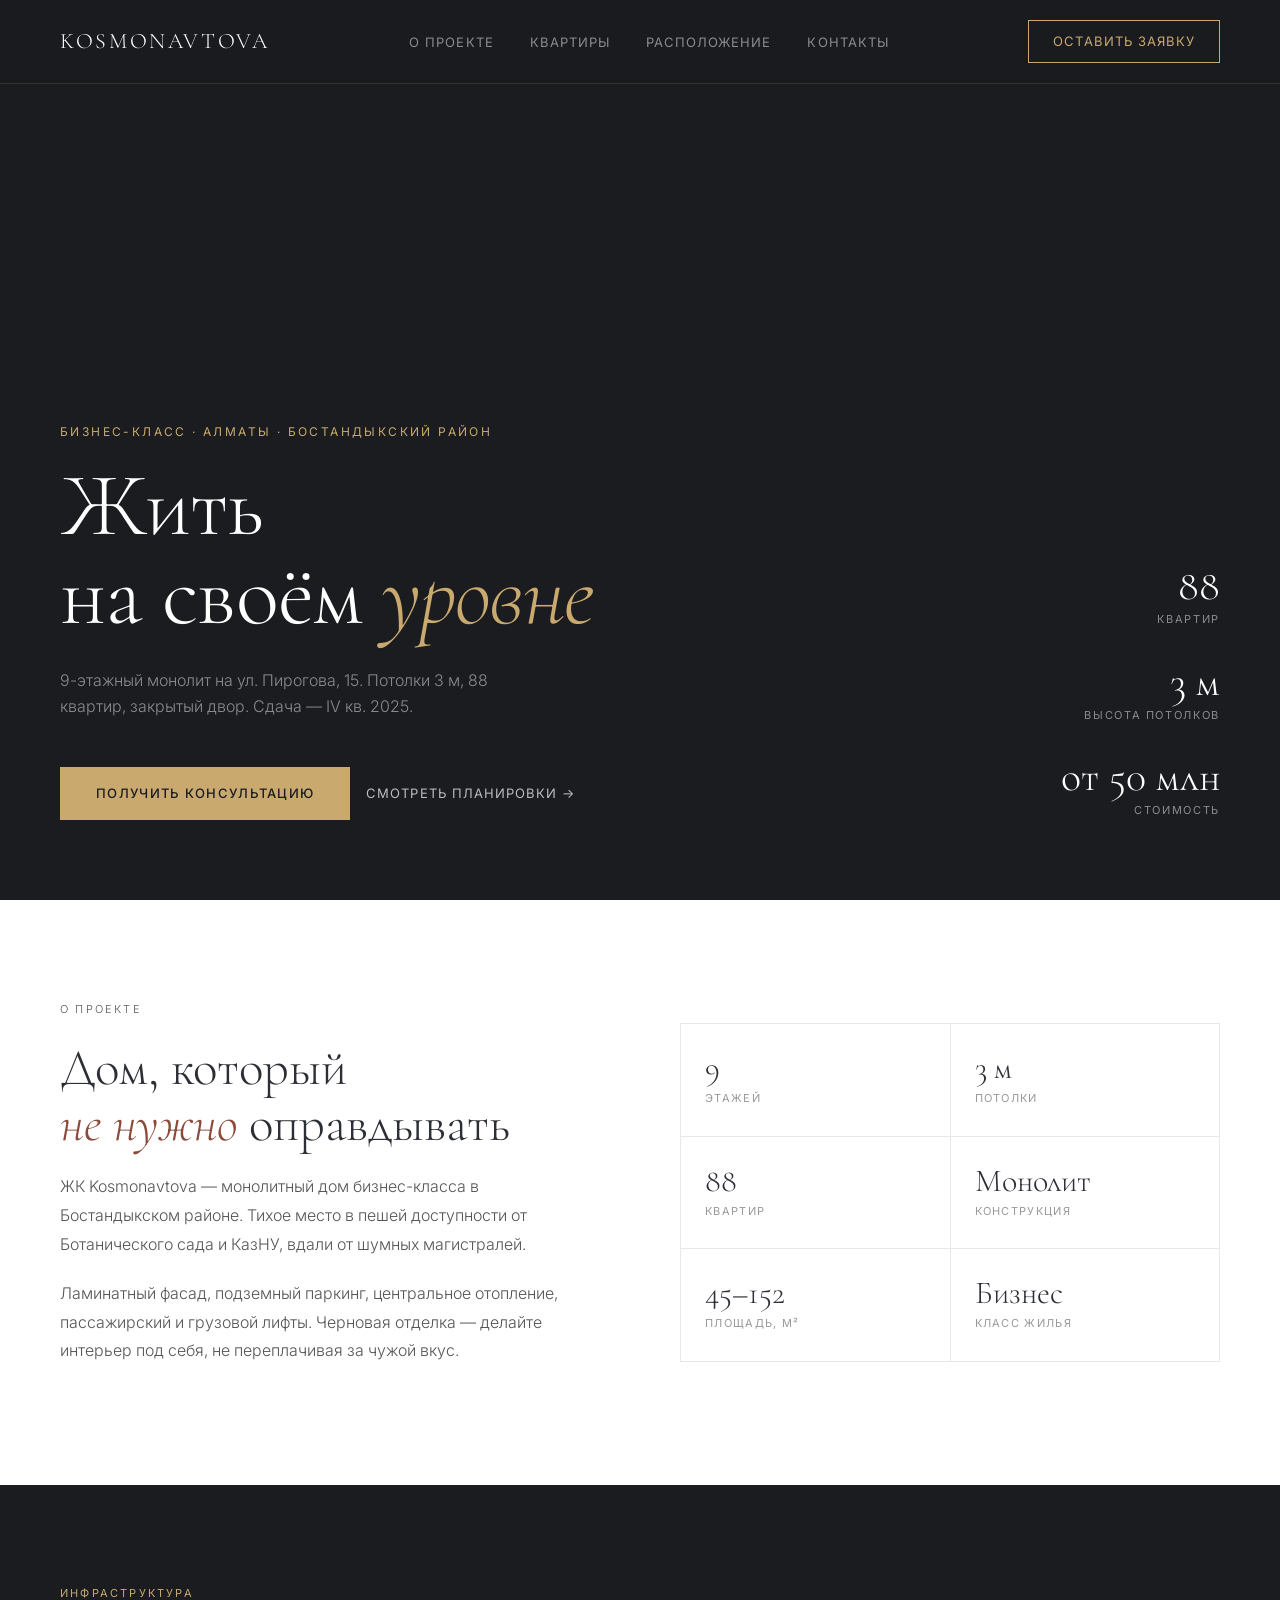
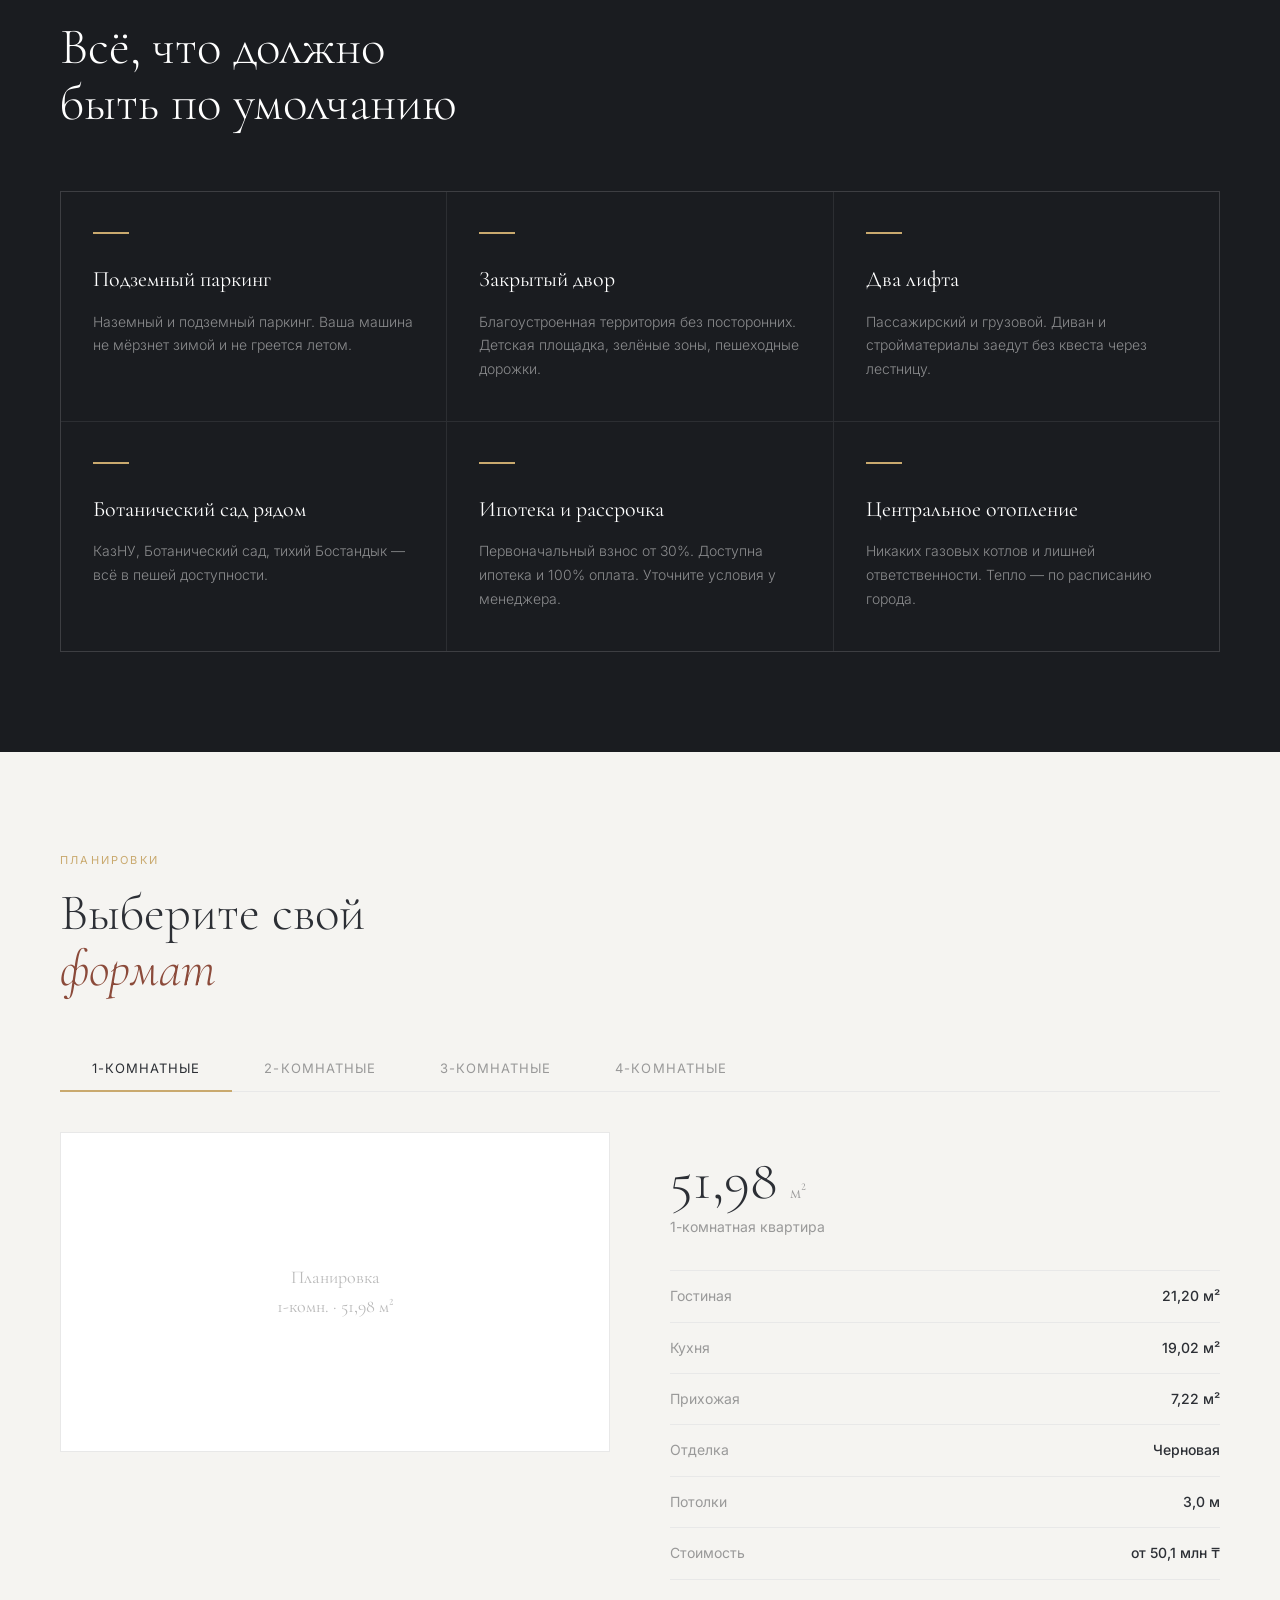
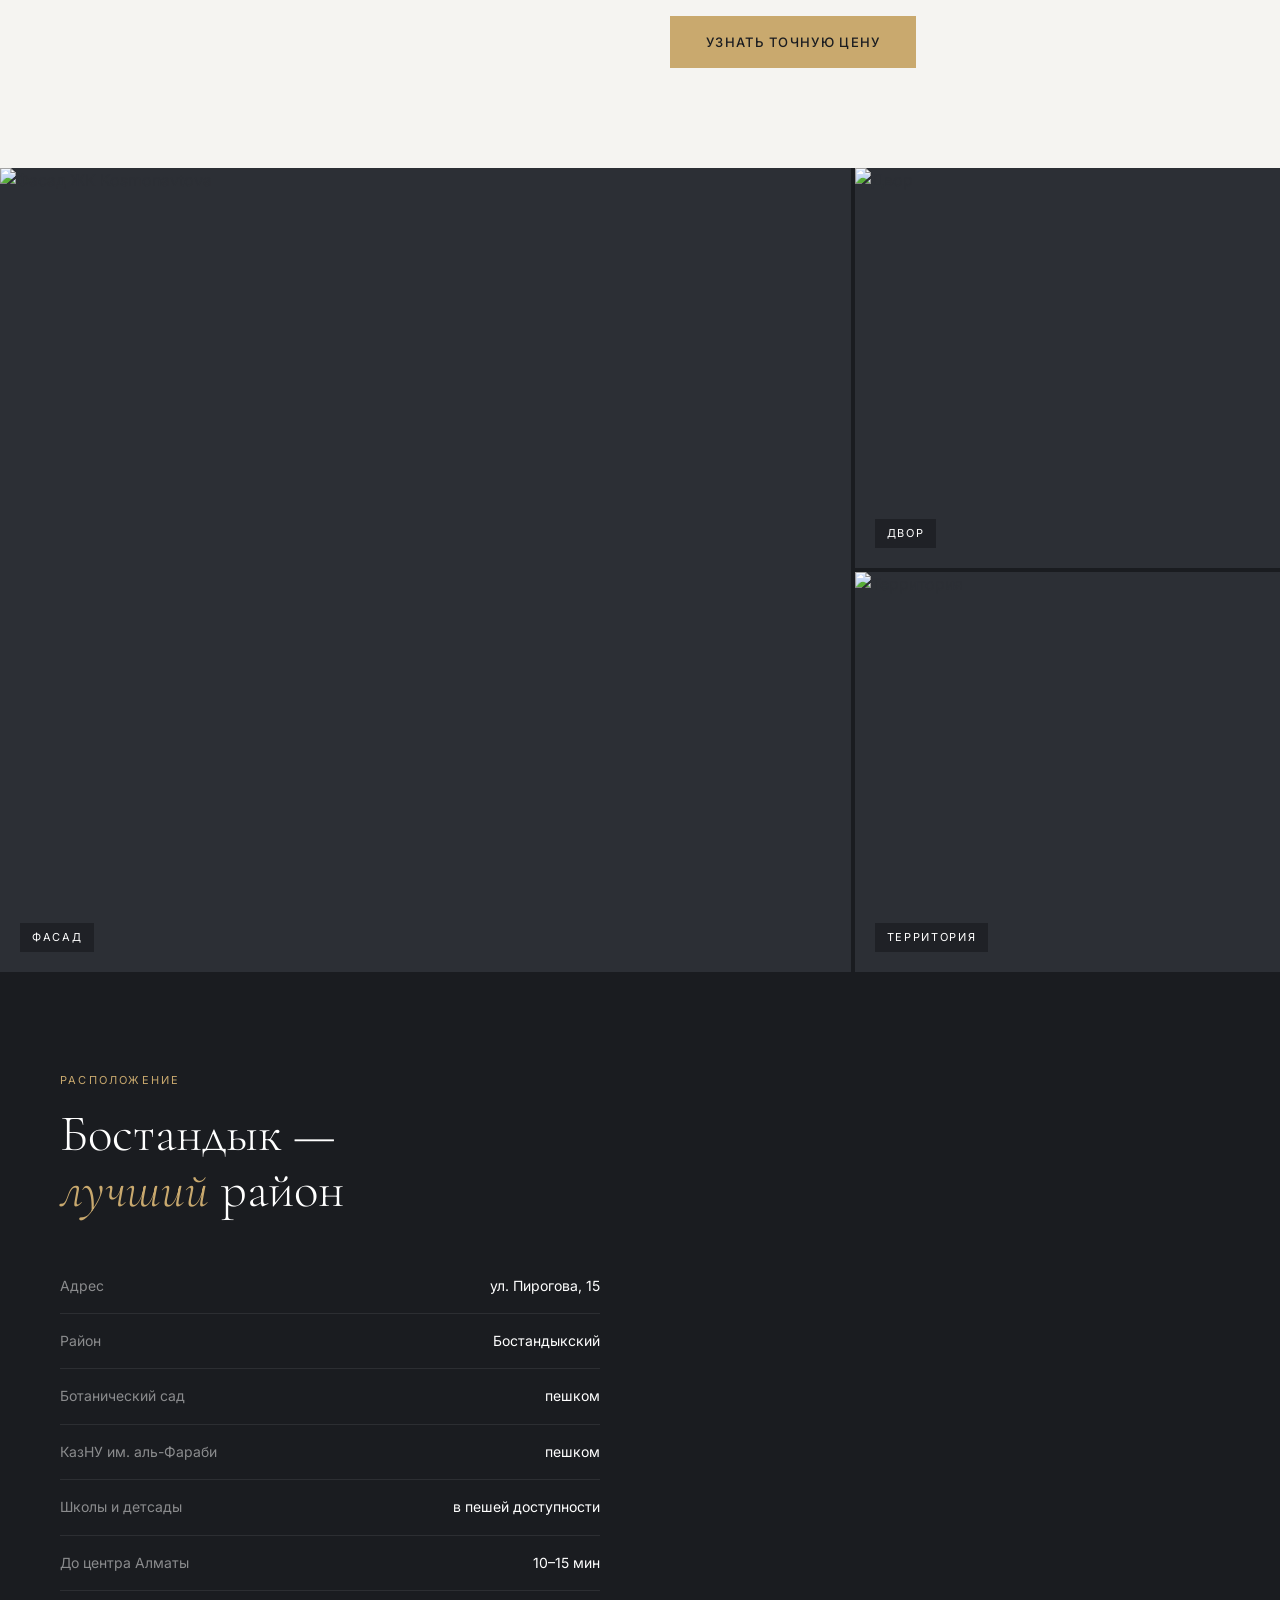
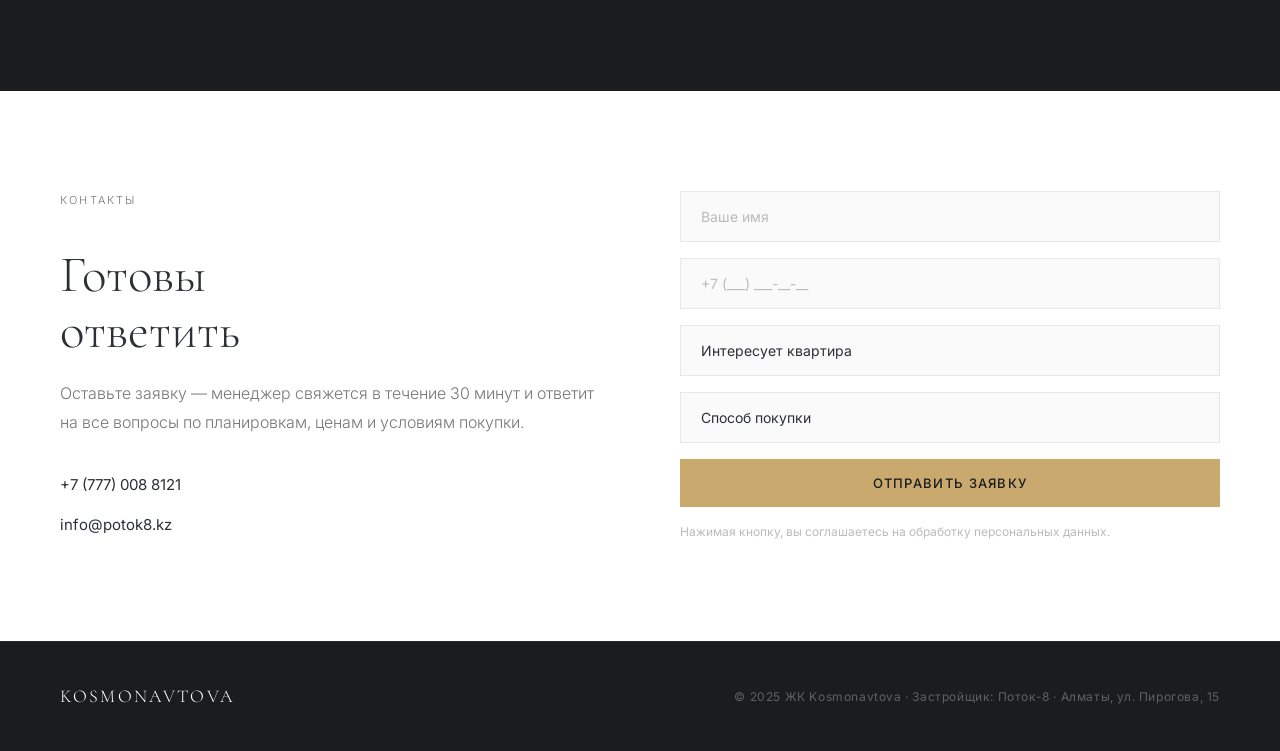
==== index.html @ 851c2873 "ready for deploy" ====
<!DOCTYPE html>
<html lang="ru">
<head>
  <meta charset="UTF-8" />
  <meta name="viewport" content="width=device-width, initial-scale=1.0" />
  <title>ЖК Kosmonavtova</title>
  <link rel="preconnect" href="https://fonts.googleapis.com" />
  <link rel="preconnect" href="https://fonts.gstatic.com" crossorigin />
  <link rel="stylesheet" href="style.css">
  <link href="https://fonts.googleapis.com/css2?family=Cormorant+Garamond:wght@300;400;600&family=Inter:wght@300;400;500&display=swap" rel="stylesheet" />
  <body>
 
<!-- NAV -->
<nav>
  <a href="#hero" class="nav-logo">Kosmonavtova</a>
  <ul class="nav-links">
    <li><a href="#about">О проекте</a></li>
    <li><a href="#apartments">Квартиры</a></li>
    <li><a href="#location">Расположение</a></li>
    <li><a href="#contact">Контакты</a></li>
  </ul>
  <a href="#contact" class="nav-cta">Оставить заявку</a>
</nav>
 
<!-- HERO -->
<section id="hero">
  <div class="hero-bg"></div>
  <div class="hero-content">
    <p class="hero-eyebrow">Бизнес-класс · Алматы · Бостандыкский район</p>
    <h1 class="hero-title">Жить<br>на своём <em>уровне</em></h1>
    <p class="hero-sub">9-этажный монолит на ул. Пирогова, 15. Потолки 3 м, 88 квартир, закрытый двор. Сдача — IV кв. 2025.</p>
    <div class="hero-actions">
      <a href="#contact" class="btn-primary">Получить консультацию</a>
      <a href="#apartments" class="btn-ghost">Смотреть планировки →</a>
    </div>
  </div>
  <div class="hero-stats">
    <div>
      <div class="stat-num">88</div>
      <div class="stat-label">квартир</div>
    </div>
    <div>
      <div class="stat-num">3 м</div>
      <div class="stat-label">высота потолков</div>
    </div>
    <div>
      <div class="stat-num">от 50 млн</div>
      <div class="stat-label">стоимость</div>
    </div>
  </div>
</section>
 
<!-- ABOUT -->
<section id="about">
  <div class="about-text">
    <p class="section-eyebrow">О проекте</p>
    <h2 class="section-title">Дом, который<br><em>не нужно</em> оправдывать</h2>
    <p>ЖК Kosmonavtova — монолитный дом бизнес-класса в Бостандыкском районе. Тихое место в пешей доступности от Ботанического сада и КазНУ, вдали от шумных магистралей.</p>
    <p>Ламинатный фасад, подземный паркинг, центральное отопление, пассажирский и грузовой лифты. Черновая отделка — делайте интерьер под себя, не переплачивая за чужой вкус.</p>
  </div>
  <div class="about-specs">
    <div class="spec-item">
      <div class="spec-value">9</div>
      <div class="spec-key">этажей</div>
    </div>
    <div class="spec-item">
      <div class="spec-value">3 м</div>
      <div class="spec-key">потолки</div>
    </div>
    <div class="spec-item">
      <div class="spec-value">88</div>
      <div class="spec-key">квартир</div>
    </div>
    <div class="spec-item">
      <div class="spec-value">Монолит</div>
      <div class="spec-key">конструкция</div>
    </div>
    <div class="spec-item">
      <div class="spec-value">45–152</div>
      <div class="spec-key">площадь, м²</div>
    </div>
    <div class="spec-item">
      <div class="spec-value">Бизнес</div>
      <div class="spec-key">класс жилья</div>
    </div>
  </div>
</section>
 
<!-- FEATURES -->
<section id="features">
  <p class="section-eyebrow">Инфраструктура</p>
  <h2 class="section-title">Всё, что должно<br>быть по умолчанию</h2>
  <div class="features-grid">
    <div class="feature-item">
      <div class="feature-icon"></div>
      <div class="feature-title">Подземный паркинг</div>
      <p class="feature-desc">Наземный и подземный паркинг. Ваша машина не мёрзнет зимой и не греется летом.</p>
    </div>
    <div class="feature-item">
      <div class="feature-icon"></div>
      <div class="feature-title">Закрытый двор</div>
      <p class="feature-desc">Благоустроенная территория без посторонних. Детская площадка, зелёные зоны, пешеходные дорожки.</p>
    </div>
    <div class="feature-item">
      <div class="feature-icon"></div>
      <div class="feature-title">Два лифта</div>
      <p class="feature-desc">Пассажирский и грузовой. Диван и стройматериалы заедут без квеста через лестницу.</p>
    </div>
    <div class="feature-item">
      <div class="feature-icon"></div>
      <div class="feature-title">Ботанический сад рядом</div>
      <p class="feature-desc">КазНУ, Ботанический сад, тихий Бостандык — всё в пешей доступности.</p>
    </div>
    <div class="feature-item">
      <div class="feature-icon"></div>
      <div class="feature-title">Ипотека и рассрочка</div>
      <p class="feature-desc">Первоначальный взнос от 30%. Доступна ипотека и 100% оплата. Уточните условия у менеджера.</p>
    </div>
    <div class="feature-item">
      <div class="feature-icon"></div>
      <div class="feature-title">Центральное отопление</div>
      <p class="feature-desc">Никаких газовых котлов и лишней ответственности. Тепло — по расписанию города.</p>
    </div>
  </div>
</section>
 
<!-- APARTMENTS -->
<section id="apartments">
  <p class="section-eyebrow">Планировки</p>
  <h2 class="section-title">Выберите свой<br><em>формат</em></h2>
 
  <div class="apt-tabs">
    <button class="apt-tab active" onclick="switchTab(this, 'apt-1')">1-комнатные</button>
    <button class="apt-tab" onclick="switchTab(this, 'apt-2')">2-комнатные</button>
    <button class="apt-tab" onclick="switchTab(this, 'apt-3')">3-комнатные</button>
    <button class="apt-tab" onclick="switchTab(this, 'apt-4')">4-комнатные</button>
  </div>
 
  <div id="apt-1" class="apt-panel active">
    <div class="apt-plan">
      <div class="apt-plan-placeholder">Планировка<br>1-комн. · 51,98 м²</div>
    </div>
    <div class="apt-info">
      <div class="apt-area">51,98 <span>м²</span></div>
      <p style="color:#999; font-size:14px; margin-top:8px;">1-комнатная квартира</p>
      <div class="apt-details">
        <div class="apt-detail-row"><span>Гостиная</span><span>21,20 м²</span></div>
        <div class="apt-detail-row"><span>Кухня</span><span>19,02 м²</span></div>
        <div class="apt-detail-row"><span>Прихожая</span><span>7,22 м²</span></div>
        <div class="apt-detail-row"><span>Отделка</span><span>Черновая</span></div>
        <div class="apt-detail-row"><span>Потолки</span><span>3,0 м</span></div>
        <div class="apt-detail-row"><span>Стоимость</span><span>от 50,1 млн ₸</span></div>
      </div>
      <div class="apt-cta">
        <a href="#contact" class="btn-primary">Узнать точную цену</a>
      </div>
    </div>
  </div>
 
  <div id="apt-2" class="apt-panel">
    <div class="apt-plan">
      <div class="apt-plan-placeholder">Планировка<br>2-комн. · от 78,38 м²</div>
    </div>
    <div class="apt-info">
      <div class="apt-area">78–89 <span>м²</span></div>
      <p style="color:#999; font-size:14px; margin-top:8px;">2-комнатная квартира</p>
      <div class="apt-details">
        <div class="apt-detail-row"><span>Вариантов</span><span>2 планировки</span></div>
        <div class="apt-detail-row"><span>Площадь</span><span>78,38 — 89,77 м²</span></div>
        <div class="apt-detail-row"><span>Отделка</span><span>Черновая</span></div>
        <div class="apt-detail-row"><span>Потолки</span><span>3,0 м</span></div>
        <div class="apt-detail-row"><span>Стоимость</span><span>по запросу</span></div>
      </div>
      <div class="apt-cta">
        <a href="#contact" class="btn-primary">Узнать точную цену</a>
      </div>
    </div>
  </div>
 
  <div id="apt-3" class="apt-panel">
    <div class="apt-plan">
      <div class="apt-plan-placeholder">Планировка<br>3-комн. · от 119,53 м²</div>
    </div>
    <div class="apt-info">
      <div class="apt-area">119–120 <span>м²</span></div>
      <p style="color:#999; font-size:14px; margin-top:8px;">3-комнатная квартира</p>
      <div class="apt-details">
        <div class="apt-detail-row"><span>Вариантов</span><span>2 планировки</span></div>
        <div class="apt-detail-row"><span>Площадь</span><span>119,53 — 119,81 м²</span></div>
        <div class="apt-detail-row"><span>Отделка</span><span>Черновая</span></div>
        <div class="apt-detail-row"><span>Потолки</span><span>3,0 м</span></div>
        <div class="apt-detail-row"><span>Стоимость</span><span>по запросу</span></div>
      </div>
      <div class="apt-cta">
        <a href="#contact" class="btn-primary">Узнать точную цену</a>
      </div>
    </div>
  </div>
 
  <div id="apt-4" class="apt-panel">
    <div class="apt-plan">
      <div class="apt-plan-placeholder">Планировка<br>4-комн. · от 114 м²</div>
    </div>
    <div class="apt-info">
      <div class="apt-area">114–117 <span>м²</span></div>
      <p style="color:#999; font-size:14px; margin-top:8px;">4-комнатная квартира</p>
      <div class="apt-details">
        <div class="apt-detail-row"><span>Площадь</span><span>114,04 — 117,33 м²</span></div>
        <div class="apt-detail-row"><span>Отделка</span><span>Черновая</span></div>
        <div class="apt-detail-row"><span>Потолки</span><span>3,0 м</span></div>
        <div class="apt-detail-row"><span>Стоимость</span><span>от 190 млн ₸</span></div>
      </div>
      <div class="apt-cta">
        <a href="#contact" class="btn-primary">Узнать точную цену</a>
      </div>
    </div>
  </div>
</section>
 
<!-- GALLERY -->
<div id="gallery">
  <div class="gallery-item">
    <img src="https://homsters.kz/img/photo/13211042/2560x1920.jpg" alt="Фасад ЖК Kosmonavtova" />
    <div class="gallery-label">Фасад</div>
  </div>
  <div class="gallery-item">
    <img src="https://homsters.kz/img/photo/13211043/2560x1920.jpg" alt="Двор" />
    <div class="gallery-label">Двор</div>
  </div>
  <div class="gallery-item">
    <img src="https://homsters.kz/img/photo/13211044/2560x1920.jpg" alt="Территория" />
    <div class="gallery-label">Территория</div>
  </div>
</div>
 
<!-- LOCATION -->
<section id="location">
  <div>
    <p class="section-eyebrow">Расположение</p>
    <h2 class="section-title" style="color:var(--white)">Бостандык —<br><em style="color:var(--gold)">лучший</em> район</h2>
    <ul class="location-list">
      <li><span>Адрес</span><span>ул. Пирогова, 15</span></li>
      <li><span>Район</span><span>Бостандыкский</span></li>
      <li><span>Ботанический сад</span><span>пешком</span></li>
      <li><span>КазНУ им. аль-Фараби</span><span>пешком</span></li>
      <li><span>Школы и детсады</span><span>в пешей доступности</span></li>
      <li><span>До центра Алматы</span><span>10–15 мин</span></li>
    </ul>
  </div>
  <iframe
  src="https://www.google.com/maps/embed?pb=!1m18!1m12!1m3!1d2906.5!2d76.9285!3d43.2220!2m3!1f0!2f0!3f0!3m2!1i1024!2i768!4f13.1!3m3!1m2!1s0x38836e8a0b0b0b0b%3A0x0!2z0YPQuy4g0J_QuNGA0L7Qs9C-0LLQsCwgMTUsINChLdCR0L7RgdGC0LDQvdC00YvQutGB0LrQuNC5INGA0LDQudC-0L0s0JDQu9C80LDRgtGLIDQ1MDAwMA!5e0!3m2!1sru!2skz!4v1234567890"
  width="100%" height="360"
  style="border:0; filter: grayscale(100%) invert(90%) contrast(90%);"
  allowfullscreen="" loading="lazy">
</iframe>
</section>
 
<!-- CONTACT -->
<section id="contact">
  <div class="contact-info">
    <p class="section-eyebrow">Контакты</p>
    <h2 class="section-title">Готовы<br>ответить</h2>
    <p>Оставьте заявку — менеджер свяжется в течение 30 минут и ответит на все вопросы по планировкам, ценам и условиям покупки.</p>
    <div class="contact-detail">
      <a href="tel:+77770088121">+7 (777) 008 8121</a>
      <a href="mailto:info@potok8.kz">info@potok8.kz</a>
    </div>
  </div>
  <div>
    <form class="contact-form" onsubmit="handleSubmit(event)">
      <input class="form-input" type="text" placeholder="Ваше имя" required />
      <input class="form-input" type="tel" placeholder="+7 (___) ___-__-__" required />
      <select class="form-select">
        <option value="">Интересует квартира</option>
        <option>1-комнатная</option>
        <option>2-комнатная</option>
        <option>3-комнатная</option>
        <option>4-комнатная</option>
      </select>
      <select class="form-select">
        <option value="">Способ покупки</option>
        <option>100% оплата</option>
        <option>Ипотека</option>
        <option>Рассрочка</option>
      </select>
      <button type="submit" class="btn-primary" style="border:none; cursor:pointer; text-align:center;">Отправить заявку</button>
      <p class="form-note">Нажимая кнопку, вы соглашаетесь на обработку персональных данных.</p>
    </form>
  </div>
</section>
 
<!-- FOOTER -->
<footer>
  <div class="footer-logo">Kosmonavtova</div>
  <div class="footer-meta">© 2025 ЖК Kosmonavtova · Застройщик: Поток-8 · Алматы, ул. Пирогова, 15</div>
</footer>

<script src="script.js"></script>

</body>
</html>
---- style.css ----
/* ── TOKENS ── */
    :root {
      --graphite:   #2C2F35;
      --graphite-2: #1a1c20;
      --terra:      #8B4A3A;
      --gold:       #C9A96E;
      --light:      #E8E8E8;
      --white:      #FFFFFF;
      --muted:      rgba(232,232,232,0.55);
      --display:    'Cormorant Garamond', Georgia, serif;
      --body:       'Inter', sans-serif;
    }
 
    *, *::before, *::after { box-sizing: border-box; margin: 0; padding: 0; }
 
    html { scroll-behavior: smooth; }
 
    body {
      font-family: var(--body);
      background: var(--white);
      color: var(--graphite);
      font-size: 16px;
      line-height: 1.6;
    }
 
    /* ── NAV ── */
    nav {
      position: fixed;
      top: 0; left: 0; right: 0;
      z-index: 100;
      display: flex;
      justify-content: space-between;
      align-items: center;
      padding: 20px 60px;
      background: rgba(26,28,32,0.92);
      backdrop-filter: blur(12px);
      border-bottom: 1px solid rgba(201,169,110,0.15);
    }
 
    .nav-logo {
      font-family: var(--display);
      font-size: 22px;
      font-weight: 300;
      color: var(--white);
      letter-spacing: 0.12em;
      text-transform: uppercase;
      text-decoration: none;
    }
 
    .nav-links {
      list-style: none;
      display: flex;
      gap: 36px;
    }
 
    .nav-links a {
      color: var(--muted);
      text-decoration: none;
      font-size: 13px;
      letter-spacing: 0.08em;
      text-transform: uppercase;
      transition: color 0.2s;
    }
 
    .nav-links a:hover { color: var(--gold); }
 
    .nav-cta {
      background: transparent;
      border: 1px solid var(--gold);
      color: var(--gold);
      padding: 10px 24px;
      font-family: var(--body);
      font-size: 13px;
      letter-spacing: 0.08em;
      text-transform: uppercase;
      cursor: pointer;
      transition: background 0.2s, color 0.2s;
      text-decoration: none;
    }
 
    .nav-cta:hover {
      background: var(--gold);
      color: var(--graphite-2);
    }
 
    /* ── HERO ── */
    #hero {
      min-height: 100vh;
      background: var(--graphite-2);
      display: flex;
      flex-direction: column;
      justify-content: flex-end;
      padding: 0 60px 80px;
      position: relative;
      overflow: hidden;
    }
 
    .hero-bg {
      position: absolute;
      inset: 0;
      background-image: url('https://homsters.kz/img/photo/13211042/2560x1920.jpg');
      background-size: cover;
      background-position: center 30%;
      opacity: 0.45;
    }
 
    .hero-content { position: relative; z-index: 2; max-width: 700px; }
 
    .hero-eyebrow {
      font-size: 12px;
      letter-spacing: 0.2em;
      text-transform: uppercase;
      color: var(--gold);
      margin-bottom: 20px;
    }
 
    .hero-title {
      font-family: var(--display);
      font-size: clamp(52px, 7vw, 96px);
      font-weight: 300;
      color: var(--white);
      line-height: 1.0;
      margin-bottom: 28px;
      letter-spacing: -0.01em;
    }
 
    .hero-title em {
      font-style: italic;
      color: var(--gold);
    }
 
    .hero-sub {
      font-size: 16px;
      color: var(--muted);
      max-width: 480px;
      margin-bottom: 48px;
      font-weight: 300;
    }
 
    .hero-actions { display: flex; gap: 16px; align-items: center; flex-wrap: wrap; }
 
    .btn-primary {
      background: var(--gold);
      color: var(--graphite-2);
      padding: 16px 36px;
      font-family: var(--body);
      font-size: 13px;
      letter-spacing: 0.1em;
      text-transform: uppercase;
      text-decoration: none;
      display: inline-block;
      transition: opacity 0.2s;
      font-weight: 500;
    }
 
    .btn-primary:hover { opacity: 0.85; }
 
    .btn-ghost {
      color: var(--white);
      font-size: 13px;
      letter-spacing: 0.08em;
      text-transform: uppercase;
      text-decoration: none;
      opacity: 0.7;
      transition: opacity 0.2s;
    }
 
    .btn-ghost:hover { opacity: 1; }
 
    .hero-stats {
      position: absolute;
      right: 60px;
      bottom: 80px;
      z-index: 2;
      display: flex;
      flex-direction: column;
      gap: 32px;
      text-align: right;
    }
 
    .stat-num {
      font-family: var(--display);
      font-size: 42px;
      font-weight: 300;
      color: var(--white);
      line-height: 1;
    }
 
    .stat-label {
      font-size: 11px;
      letter-spacing: 0.15em;
      text-transform: uppercase;
      color: var(--muted);
      margin-top: 4px;
    }
 
    /* ── SECTION BASE ── */
    section { padding: 100px 60px; }
 
    .section-eyebrow {
      font-size: 11px;
      letter-spacing: 0.2em;
      text-transform: uppercase;
      color: var(--gold);
      margin-bottom: 16px;
    }
 
    .section-title {
      font-family: var(--display);
      font-size: clamp(32px, 4vw, 52px);
      font-weight: 300;
      line-height: 1.1;
      color: var(--graphite);
      margin-bottom: 20px;
    }
 
    .section-title em { font-style: italic; color: var(--terra); }
 
    /* ── ABOUT ── */
    #about {
      background: var(--white);
      display: grid;
      grid-template-columns: 1fr 1fr;
      gap: 80px;
      align-items: center;
    }
 
    .about-text p {
      color: #555;
      font-weight: 300;
      margin-bottom: 20px;
      line-height: 1.8;
    }
 
    .about-specs {
      display: grid;
      grid-template-columns: 1fr 1fr;
      gap: 1px;
      background: var(--light);
      border: 1px solid var(--light);
    }
 
    .spec-item {
      background: var(--white);
      padding: 28px 24px;
    }
 
    .spec-value {
      font-family: var(--display);
      font-size: 32px;
      font-weight: 300;
      color: var(--graphite);
      line-height: 1;
      margin-bottom: 6px;
    }
 
    .spec-key {
      font-size: 11px;
      letter-spacing: 0.12em;
      text-transform: uppercase;
      color: #999;
    }
 
    /* ── FEATURES ── */
    #features {
      background: var(--graphite-2);
      color: var(--white);
    }
 
    #features .section-title { color: var(--white); }
 
    .features-grid {
      display: grid;
      grid-template-columns: repeat(3, 1fr);
      gap: 1px;
      background: rgba(255,255,255,0.08);
      margin-top: 60px;
      border: 1px solid rgba(255,255,255,0.08);
    }
 
    .feature-item {
      background: var(--graphite-2);
      padding: 40px 32px;
      transition: background 0.2s;
    }
 
    .feature-item:hover { background: #22252b; }
 
    .feature-icon {
      width: 36px;
      height: 2px;
      background: var(--gold);
      margin-bottom: 28px;
    }
 
    .feature-title {
      font-family: var(--display);
      font-size: 22px;
      font-weight: 400;
      color: var(--white);
      margin-bottom: 12px;
    }
 
    .feature-desc {
      font-size: 14px;
      color: var(--muted);
      font-weight: 300;
      line-height: 1.7;
    }
 
    /* ── APARTMENTS ── */
    #apartments { background: #F5F4F1; }
 
    .apt-tabs {
      display: flex;
      gap: 0;
      margin-top: 48px;
      margin-bottom: 40px;
      border-bottom: 1px solid var(--light);
    }
 
    .apt-tab {
      padding: 14px 32px;
      font-size: 13px;
      letter-spacing: 0.08em;
      text-transform: uppercase;
      cursor: pointer;
      color: #999;
      background: none;
      border: none;
      border-bottom: 2px solid transparent;
      margin-bottom: -1px;
      font-family: var(--body);
      transition: color 0.2s, border-color 0.2s;
    }
 
    .apt-tab.active {
      color: var(--graphite);
      border-bottom-color: var(--gold);
    }
 
    .apt-panel { display: none; }
    .apt-panel.active { display: grid; grid-template-columns: 1fr 1fr; gap: 60px; align-items: start; }
 
    .apt-plan {
      background: var(--white);
      padding: 40px;
      display: flex;
      align-items: center;
      justify-content: center;
      min-height: 320px;
      border: 1px solid var(--light);
    }
 
    .apt-plan-placeholder {
      font-family: var(--display);
      font-size: 18px;
      color: #bbb;
      text-align: center;
    }
 
    .apt-info { padding-top: 20px; }
 
    .apt-area {
      font-family: var(--display);
      font-size: 56px;
      font-weight: 300;
      color: var(--graphite);
      line-height: 1;
      margin-bottom: 8px;
    }
 
    .apt-area span { font-size: 20px; color: #999; }
 
    .apt-details {
      margin-top: 32px;
      display: flex;
      flex-direction: column;
      gap: 0;
      border-top: 1px solid var(--light);
    }
 
    .apt-detail-row {
      display: flex;
      justify-content: space-between;
      padding: 14px 0;
      border-bottom: 1px solid var(--light);
      font-size: 14px;
    }
 
    .apt-detail-row span:first-child { color: #999; }
    .apt-detail-row span:last-child { color: var(--graphite); font-weight: 500; }
 
    .apt-cta {
      margin-top: 36px;
    }
 
    /* ── GALLERY ── */
    #gallery {
      padding: 0;
      display: grid;
      grid-template-columns: 2fr 1fr;
      grid-template-rows: 400px 400px;
      gap: 4px;
      background: var(--graphite-2);
    }
 
    .gallery-item {
      background: var(--graphite);
      overflow: hidden;
      position: relative;
    }
 
    .gallery-item:first-child { grid-row: span 2; }
 
    .gallery-item img {
      width: 100%;
      height: 100%;
      object-fit: cover;
      display: block;
      transition: transform 0.5s ease;
    }
 
    .gallery-item:hover img { transform: scale(1.03); }
 
    .gallery-label {
      position: absolute;
      bottom: 20px;
      left: 20px;
      font-size: 11px;
      letter-spacing: 0.15em;
      text-transform: uppercase;
      color: var(--white);
      background: rgba(26,28,32,0.7);
      padding: 6px 12px;
    }
 
    /* ── LOCATION ── */
    #location {
      background: var(--graphite-2);
      color: var(--white);
      display: grid;
      grid-template-columns: 1fr 1fr;
      gap: 80px;
      align-items: start;
    }
 
    #location .section-title { color: var(--white); }
 
    .location-list {
      list-style: none;
      margin-top: 40px;
      display: flex;
      flex-direction: column;
      gap: 0;
    }
 
    .location-list li {
      display: flex;
      justify-content: space-between;
      padding: 16px 0;
      border-bottom: 1px solid rgba(255,255,255,0.08);
      font-size: 14px;
    }
 
    .location-list li span:first-child { color: var(--muted); }
    .location-list li span:last-child { color: var(--white); }
 
    .map-placeholder {
      background: #22252b;
      border: 1px solid rgba(255,255,255,0.08);
      height: 360px;
      display: flex;
      align-items: center;
      justify-content: center;
      flex-direction: column;
      gap: 12px;
      color: var(--muted);
      font-size: 13px;
      letter-spacing: 0.05em;
    }
 
    .map-placeholder .map-icon {
      width: 32px;
      height: 32px;
      border: 1px solid rgba(201,169,110,0.4);
      border-radius: 50% 50% 50% 0;
      transform: rotate(-45deg);
      margin-bottom: 8px;
    }
 
    /* ── CONTACT ── */
    #contact {
      background: var(--white);
      display: grid;
      grid-template-columns: 1fr 1fr;
      gap: 80px;
      align-items: start;
    }
 
    .contact-info p {
      color: #777;
      font-weight: 300;
      line-height: 1.8;
      margin-bottom: 36px;
    }
 
    .contact-detail {
      display: flex;
      flex-direction: column;
      gap: 16px;
    }
 
    .contact-detail a {
      color: var(--graphite);
      text-decoration: none;
      font-size: 15px;
      transition: color 0.2s;
    }
 
    .contact-detail a:hover { color: var(--gold); }
 
    .contact-form {
      display: flex;
      flex-direction: column;
      gap: 16px;
    }
 
    .form-input {
      padding: 16px 20px;
      border: 1px solid var(--light);
      background: #fafafa;
      font-family: var(--body);
      font-size: 14px;
      color: var(--graphite);
      outline: none;
      transition: border-color 0.2s;
    }
 
    .form-input:focus { border-color: var(--gold); }
    .form-input::placeholder { color: #bbb; }
 
    .form-select {
      padding: 16px 20px;
      border: 1px solid var(--light);
      background: #fafafa;
      font-family: var(--body);
      font-size: 14px;
      color: var(--graphite);
      outline: none;
      appearance: none;
      cursor: pointer;
    }
 
    .form-note {
      font-size: 12px;
      color: #bbb;
      line-height: 1.5;
    }
 
    /* ── FOOTER ── */
    footer {
      background: var(--graphite-2);
      padding: 40px 60px;
      display: flex;
      justify-content: space-between;
      align-items: center;
      border-top: 1px solid rgba(255,255,255,0.06);
    }
 
    .footer-logo {
      font-family: var(--display);
      font-size: 18px;
      font-weight: 300;
      color: var(--white);
      letter-spacing: 0.12em;
      text-transform: uppercase;
    }
 
    .footer-meta {
      font-size: 12px;
      color: rgba(255,255,255,0.3);
      letter-spacing: 0.05em;
    }
 
    /* ── RESPONSIVE ── */
    @media (max-width: 900px) {
      nav { padding: 16px 24px; }
      .nav-links { display: none; }
      section { padding: 72px 24px; }
      #hero { padding: 0 24px 64px; }
      .hero-stats { display: none; }
      #about, #contact, #location { grid-template-columns: 1fr; gap: 40px; }
      .features-grid { grid-template-columns: 1fr; }
      .apt-panel.active { grid-template-columns: 1fr; }
      #gallery { grid-template-columns: 1fr; grid-template-rows: auto; }
      #gallery .gallery-item:first-child { grid-row: span 1; height: 300px; }
      #gallery .gallery-item { height: 240px; }
      footer { flex-direction: column; gap: 12px; text-align: center; }
    }
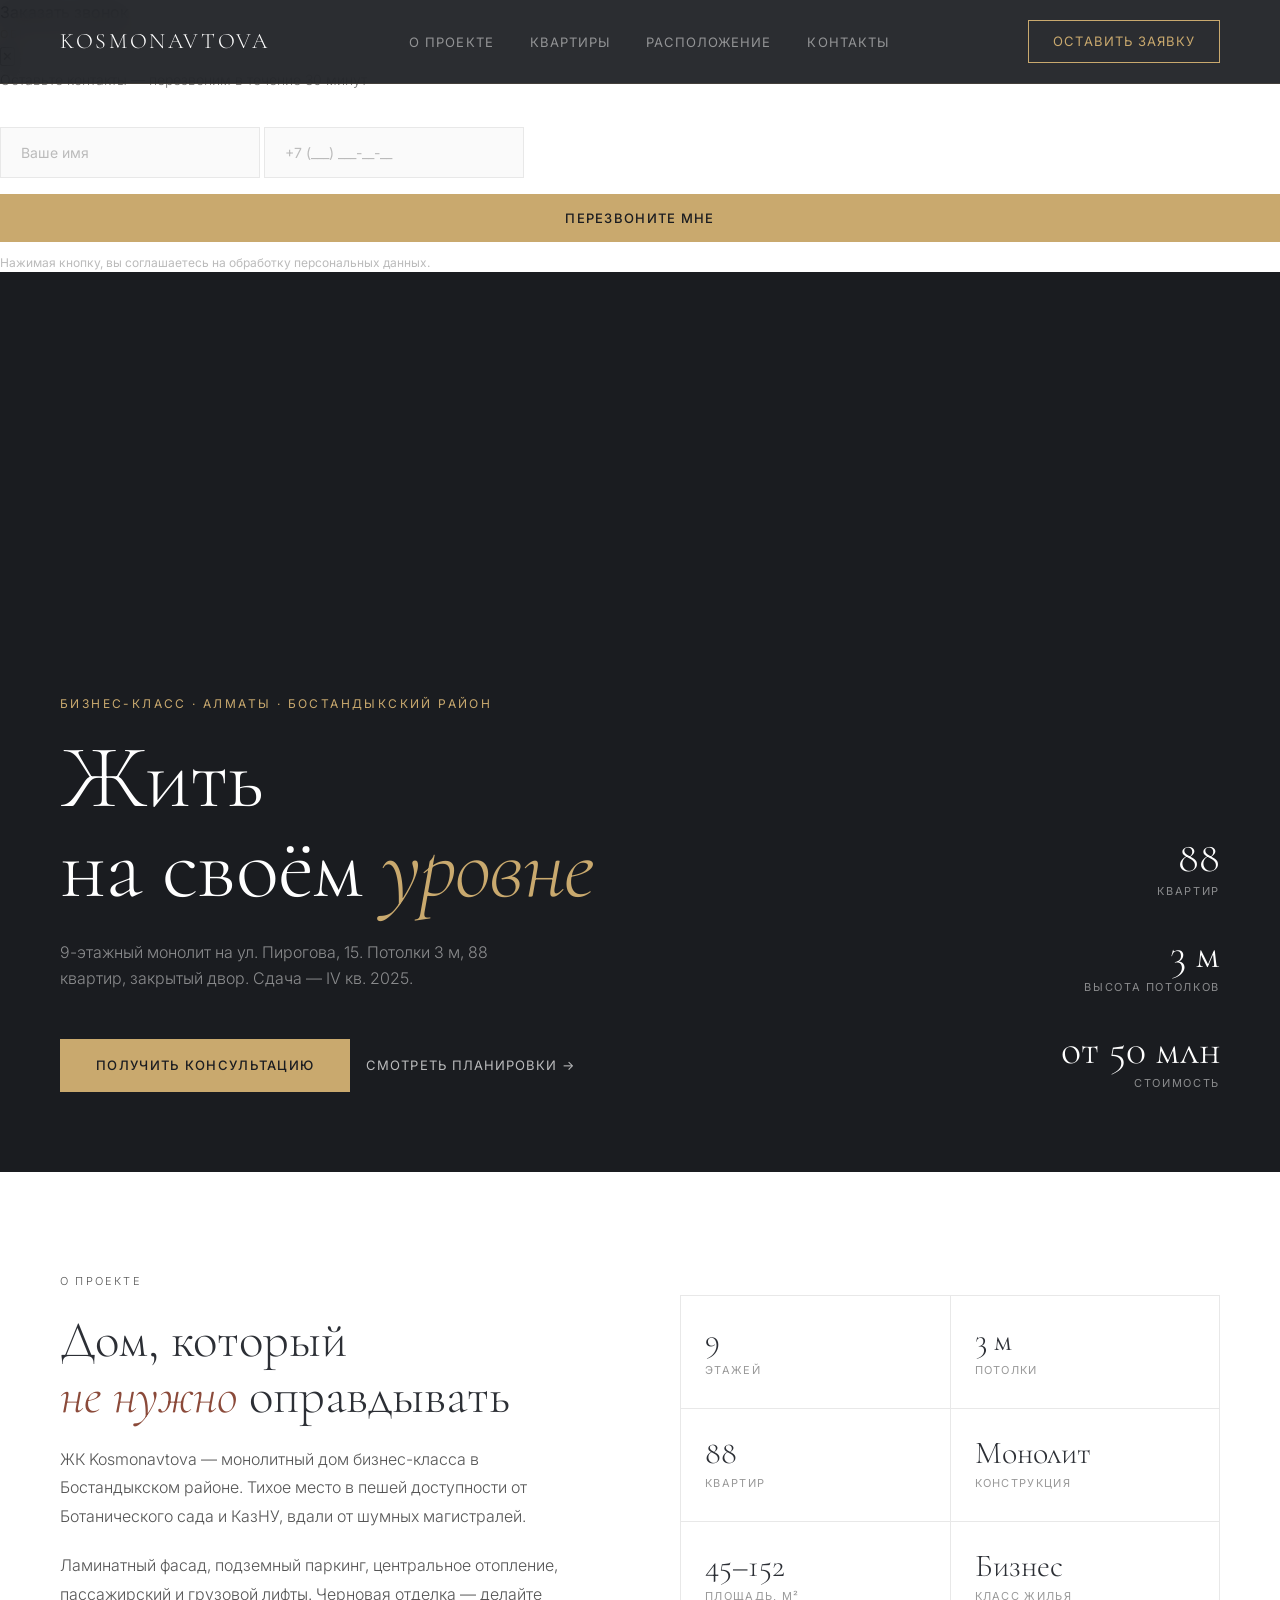
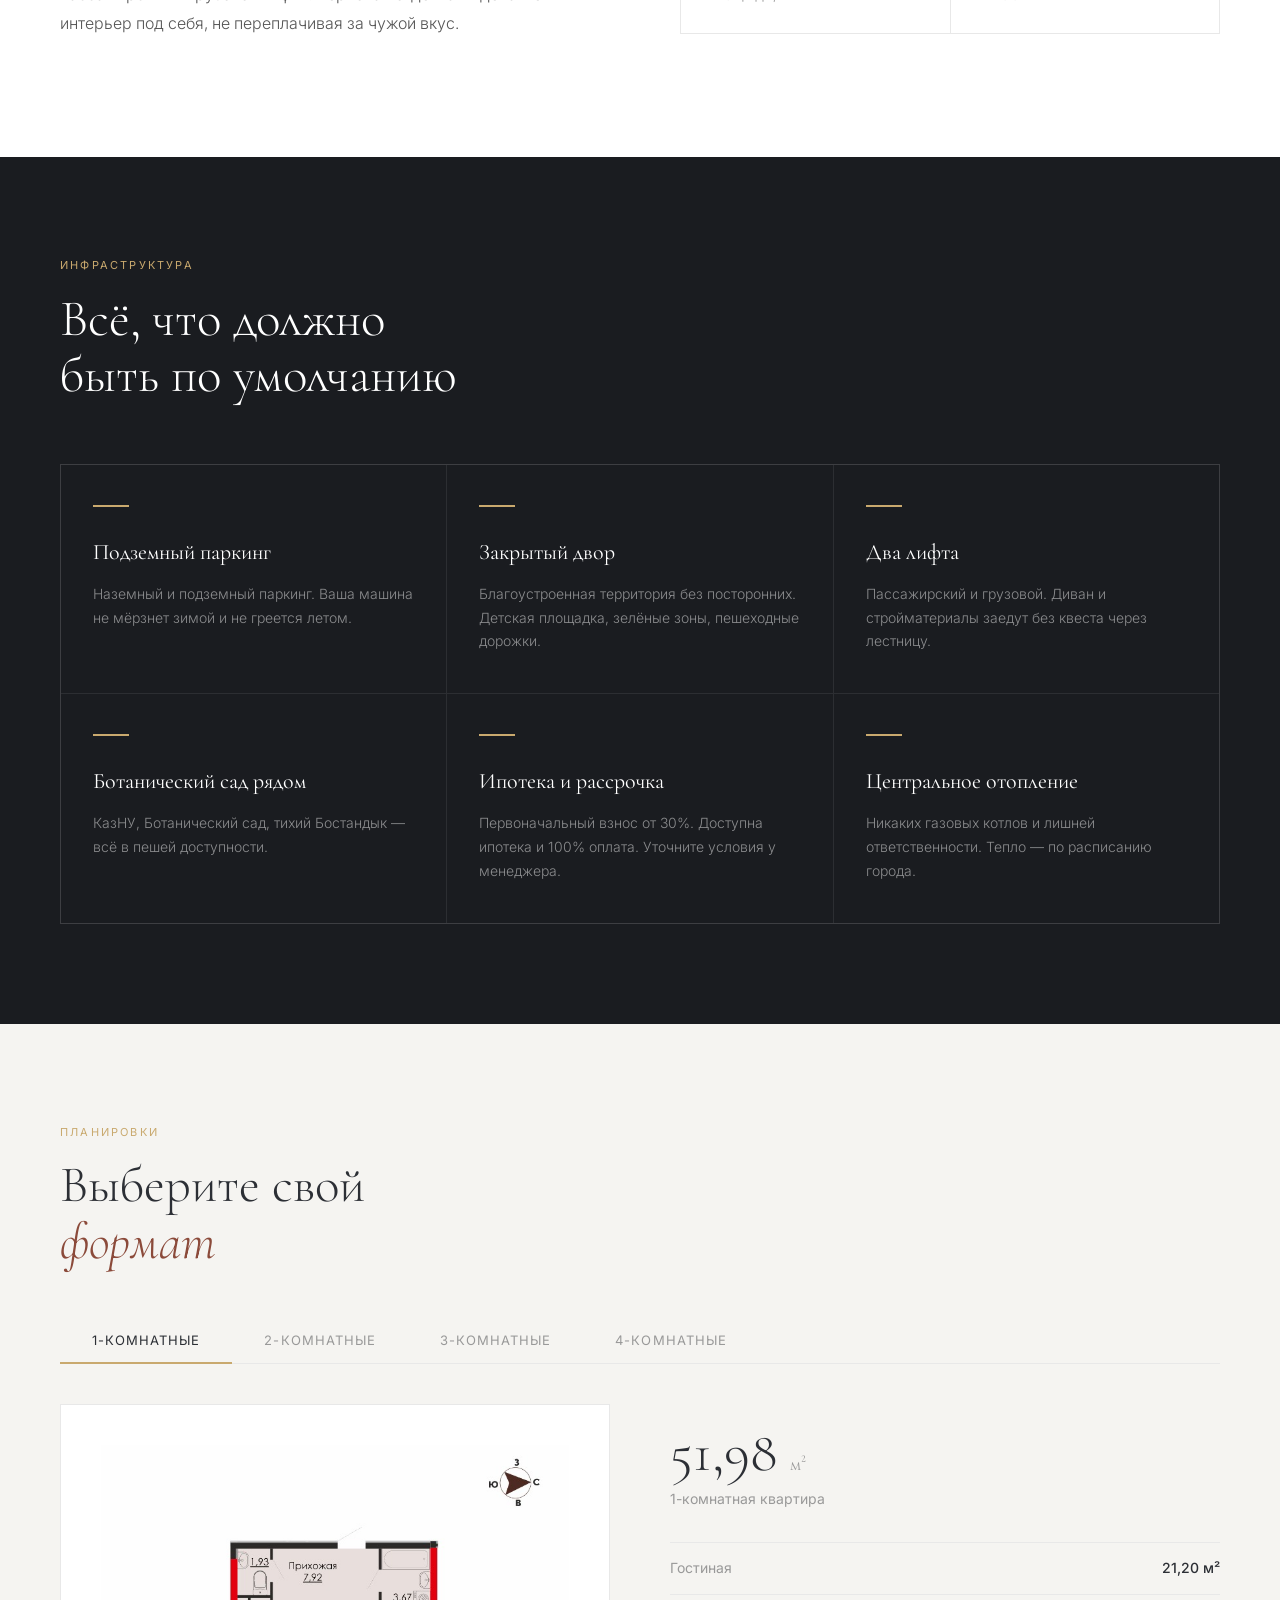
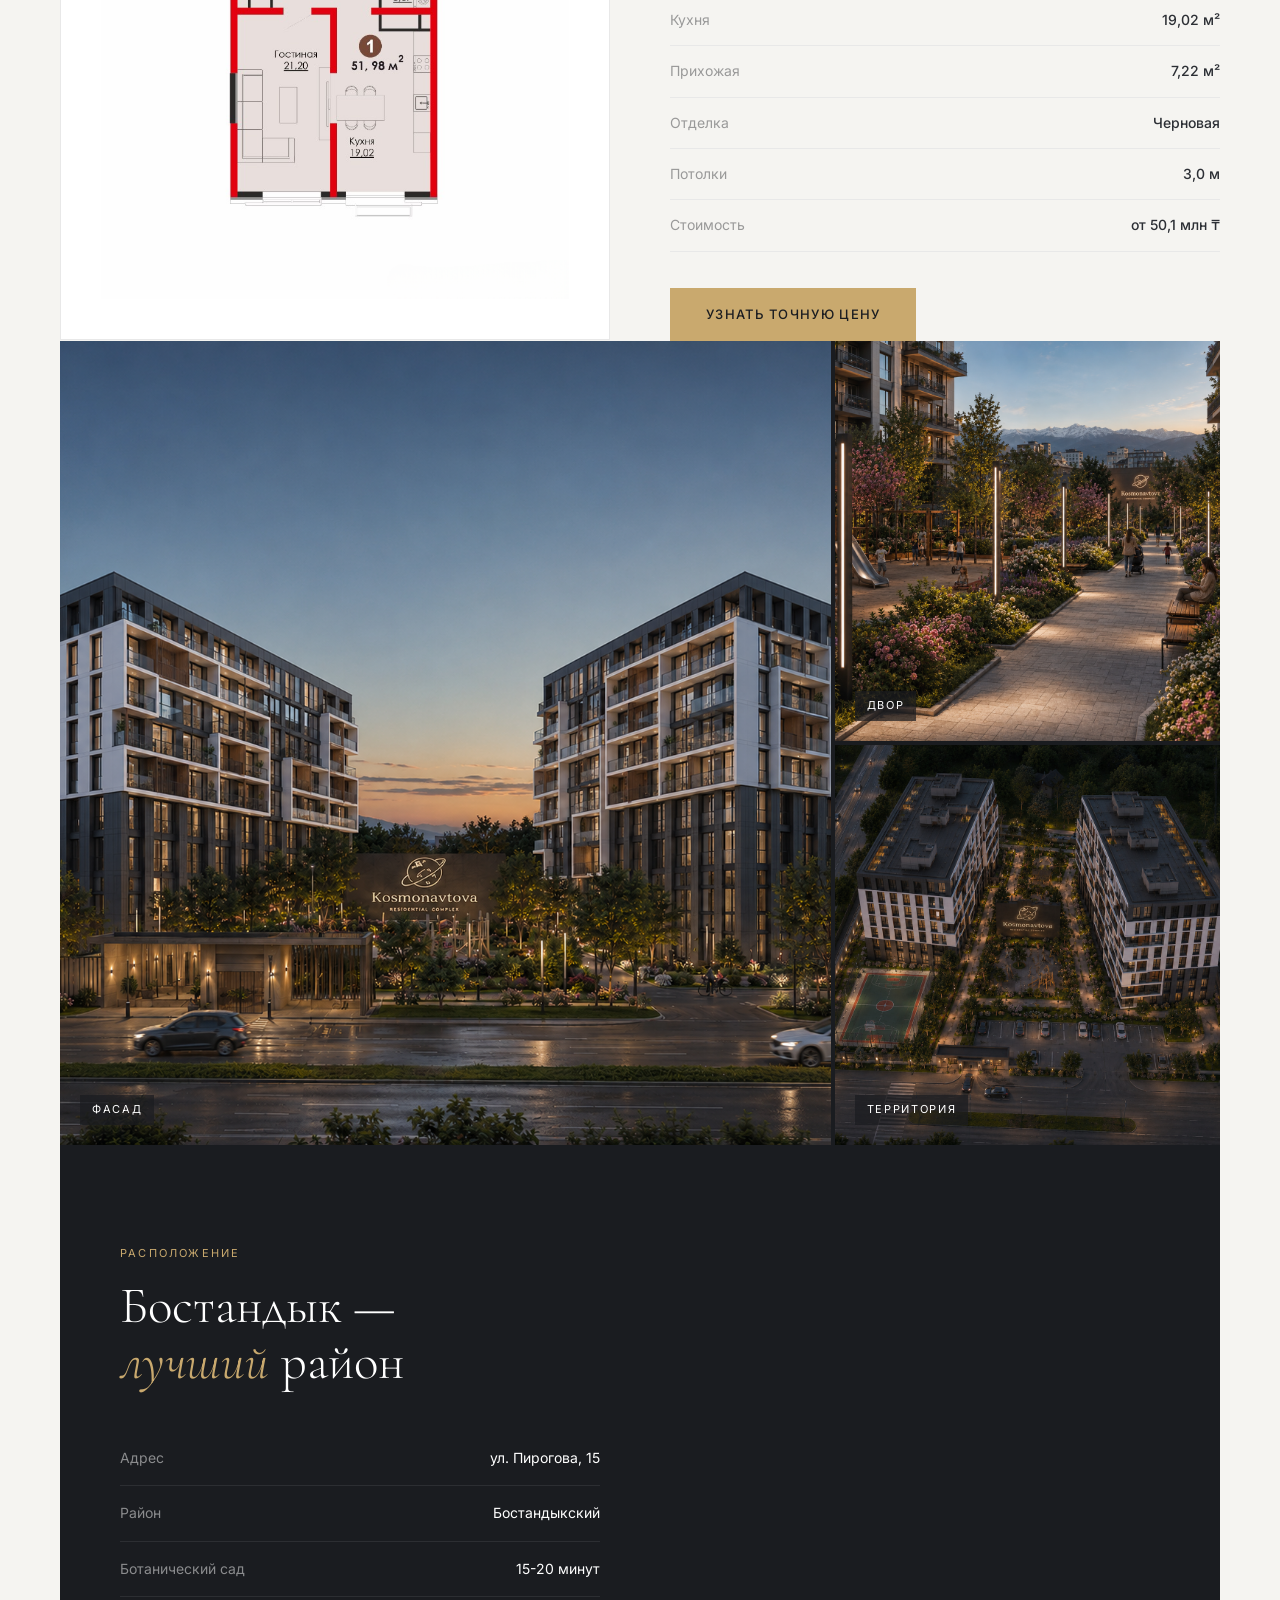
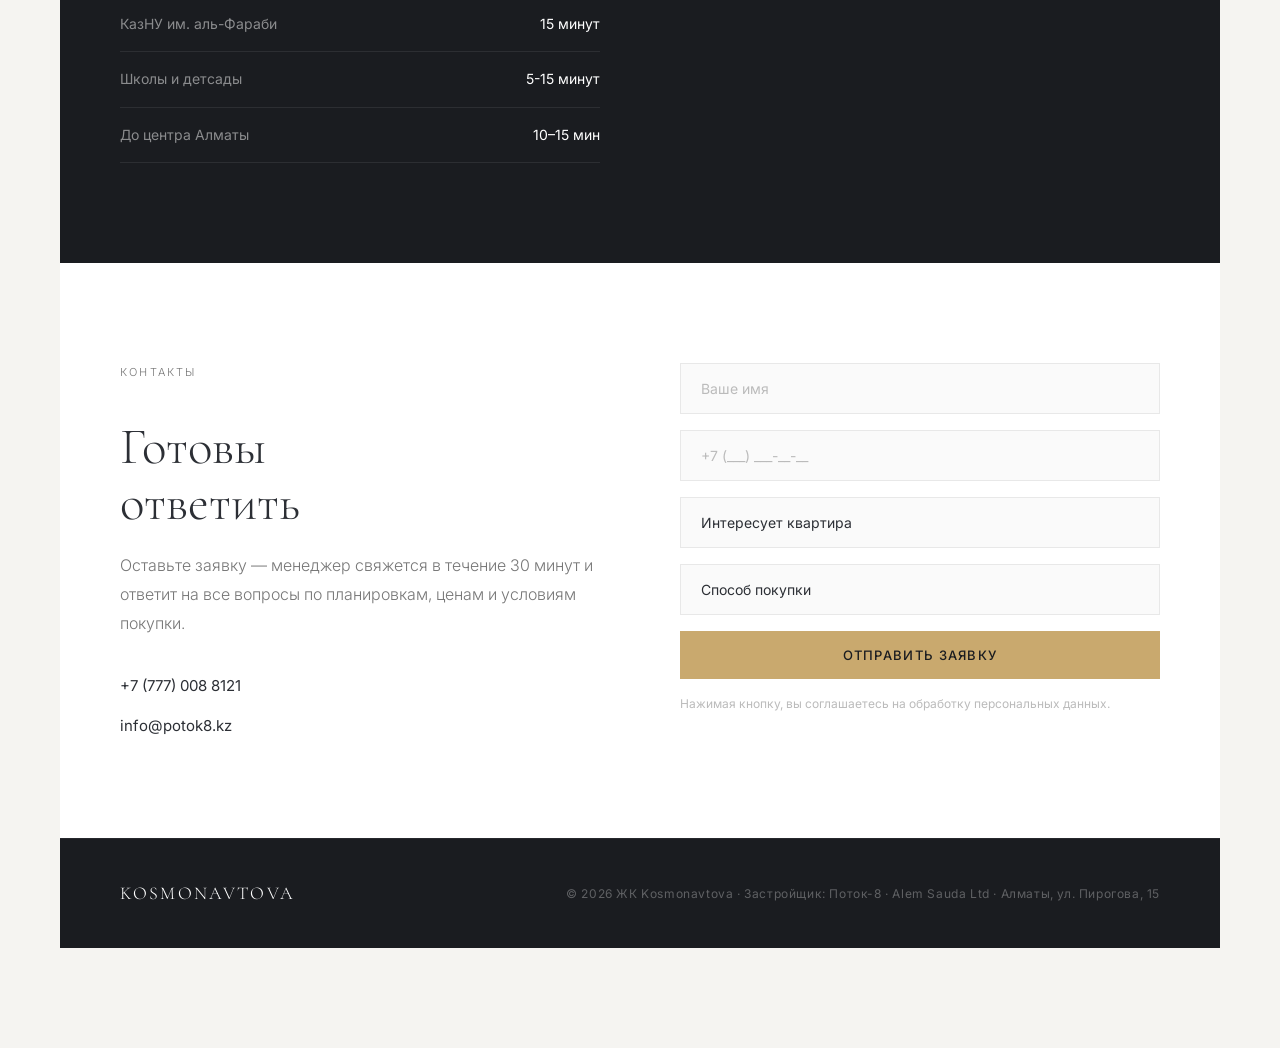
==== commit 23d47e78: "New html full" ====
--- a/index.html
+++ b/index.html
@@ -4,11 +4,30 @@
   <meta charset="UTF-8" />
   <meta name="viewport" content="width=device-width, initial-scale=1.0" />
   <title>ЖК Kosmonavtova</title>
+  <link rel="icon" type="image/png" href="logo3.png" />
   <link rel="preconnect" href="https://fonts.googleapis.com" />
   <link rel="preconnect" href="https://fonts.gstatic.com" crossorigin />
   <link rel="stylesheet" href="style.css">
   <link href="https://fonts.googleapis.com/css2?family=Cormorant+Garamond:wght@300;400;600&family=Inter:wght@300;400;500&display=swap" rel="stylesheet" />
   <body>
+
+
+
+<!-- CALLBACK WIDGET -->
+<div class="callback-btn" onclick="toggleCallback()">Заказать звонок</div>
+<div class="callback-panel" id="callbackPanel">
+  <div class="callback-header">
+    <p class="section-eyebrow" style="margin:0">Обратный звонок</p>
+    <button class="callback-close" onclick="toggleCallback()">✕</button>
+  </div>
+  <p style="font-size:14px; color:#777; margin-bottom:24px; font-weight:300;">Оставьте контакты — перезвоним в течение 30 минут</p>
+  <form onsubmit="handleCallback(event)">
+    <input class="form-input" type="text" placeholder="Ваше имя" required />
+    <input class="form-input" type="tel" placeholder="+7 (___) ___-__-__" required style="margin-top:12px;" />
+    <button type="submit" class="btn-primary" style="border:none; cursor:pointer; width:100%; margin-top:16px;">Перезвоните мне</button>
+    <p class="form-note" style="margin-top:12px;">Нажимая кнопку, вы соглашаетесь на обработку персональных данных.</p>
+  </form>
+</div>
  
 <!-- NAV -->
 <nav>
@@ -138,7 +157,7 @@
  
   <div id="apt-1" class="apt-panel active">
     <div class="apt-plan">
-      <div class="apt-plan-placeholder">Планировка<br>1-комн. · 51,98 м²</div>
+       <img src="plan1.jpg" alt="Планировка 1-комнатной квартиры" style="width:100%; height:100%; object-fit:contain;" />
     </div>
     <div class="apt-info">
       <div class="apt-area">51,98 <span>м²</span></div>
@@ -156,79 +175,102 @@
       </div>
     </div>
   </div>
+
+  <!-- 2ух комнатные планировки -->
  
   <div id="apt-2" class="apt-panel">
-    <div class="apt-plan">
-      <div class="apt-plan-placeholder">Планировка<br>2-комн. · от 78,38 м²</div>
-    </div>
-    <div class="apt-info">
-      <div class="apt-area">78–89 <span>м²</span></div>
-      <p style="color:#999; font-size:14px; margin-top:8px;">2-комнатная квартира</p>
-      <div class="apt-details">
-        <div class="apt-detail-row"><span>Вариантов</span><span>2 планировки</span></div>
-        <div class="apt-detail-row"><span>Площадь</span><span>78,38 — 89,77 м²</span></div>
-        <div class="apt-detail-row"><span>Отделка</span><span>Черновая</span></div>
-        <div class="apt-detail-row"><span>Потолки</span><span>3,0 м</span></div>
-        <div class="apt-detail-row"><span>Стоимость</span><span>по запросу</span></div>
-      </div>
-      <div class="apt-cta">
-        <a href="#contact" class="btn-primary">Узнать точную цену</a>
-      </div>
-    </div>
-  </div>
- 
+  <div class="apt-plan">
+    <img id="plan2-img" src="plan2a.png" alt="Планировка 2-комнатной квартиры" style="width:100%; height:100%; object-fit:contain;" />
+    <div class="plan-nav">
+      <button onclick="switchPlan('plan2-img', ['plan2a.png','plan2b.png'], -1)">←</button>
+      <span id="plan2-counter">1 / 2</span>
+      <button onclick="switchPlan('plan2-img', ['plan2a.png','plan2b.png'], 1)">→</button>
+    </div>
+  </div>
+  <div class="apt-info">
+    <div class="apt-area">78–89 <span>м²</span></div>
+    <p style="color:#999; font-size:14px; margin-top:8px;">2-комнатная квартира</p>
+    <div class="apt-details">
+      <div class="apt-detail-row"><span>Вариантов</span><span>2 планировки</span></div>
+      <div class="apt-detail-row"><span>Площадь</span><span>78,38 — 89,77 м²</span></div>
+      <div class="apt-detail-row"><span>Отделка</span><span>Черновая</span></div>
+      <div class="apt-detail-row"><span>Потолки</span><span>3,0 м</span></div>
+      <div class="apt-detail-row"><span>Стоимость</span><span>по запросу</span></div>
+    </div>
+    <div class="apt-cta">
+      <a href="#contact" class="btn-primary">Узнать точную цену</a>
+    </div>
+  </div>
+</div>
+ 
+
+<!-- 3ех комнатные планировки -->
+
+
   <div id="apt-3" class="apt-panel">
-    <div class="apt-plan">
-      <div class="apt-plan-placeholder">Планировка<br>3-комн. · от 119,53 м²</div>
-    </div>
-    <div class="apt-info">
-      <div class="apt-area">119–120 <span>м²</span></div>
-      <p style="color:#999; font-size:14px; margin-top:8px;">3-комнатная квартира</p>
-      <div class="apt-details">
-        <div class="apt-detail-row"><span>Вариантов</span><span>2 планировки</span></div>
-        <div class="apt-detail-row"><span>Площадь</span><span>119,53 — 119,81 м²</span></div>
-        <div class="apt-detail-row"><span>Отделка</span><span>Черновая</span></div>
-        <div class="apt-detail-row"><span>Потолки</span><span>3,0 м</span></div>
-        <div class="apt-detail-row"><span>Стоимость</span><span>по запросу</span></div>
-      </div>
-      <div class="apt-cta">
-        <a href="#contact" class="btn-primary">Узнать точную цену</a>
-      </div>
-    </div>
-  </div>
+  <div class="apt-plan">
+    <img id="plan3-img" src="plan3a.png" alt="Планировка 3-комнатной квартиры" style="width:100%; height:100%; object-fit:contain;" />
+    <div class="plan-nav">
+      <button onclick="switchPlan('plan3-img', ['plan3a.png','plan3b.png'], -1)">←</button>
+      <span id="plan3-counter">1 / 2</span>
+      <button onclick="switchPlan('plan3-img', ['plan3a.png','plan3b.png'], 1)">→</button>
+    </div>
+  </div>
+  <div class="apt-info">
+    <div class="apt-area">119–120 <span>м²</span></div>
+    <p style="color:#999; font-size:14px; margin-top:8px;">3-комнатная квартира</p>
+    <div class="apt-details">
+      <div class="apt-detail-row"><span>Вариантов</span><span>2 планировки</span></div>
+      <div class="apt-detail-row"><span>Площадь</span><span>119,53 — 119,81 м²</span></div>
+      <div class="apt-detail-row"><span>Отделка</span><span>Черновая</span></div>
+      <div class="apt-detail-row"><span>Потолки</span><span>3,0 м</span></div>
+      <div class="apt-detail-row"><span>Стоимость</span><span>по запросу</span></div>
+    </div>
+    <div class="apt-cta">
+      <a href="#contact" class="btn-primary">Узнать точную цену</a>
+    </div>
+  </div>
+</div>
+
+
+  <!-- 4х комнатные планировки -->
  
   <div id="apt-4" class="apt-panel">
-    <div class="apt-plan">
-      <div class="apt-plan-placeholder">Планировка<br>4-комн. · от 114 м²</div>
-    </div>
-    <div class="apt-info">
-      <div class="apt-area">114–117 <span>м²</span></div>
-      <p style="color:#999; font-size:14px; margin-top:8px;">4-комнатная квартира</p>
-      <div class="apt-details">
-        <div class="apt-detail-row"><span>Площадь</span><span>114,04 — 117,33 м²</span></div>
-        <div class="apt-detail-row"><span>Отделка</span><span>Черновая</span></div>
-        <div class="apt-detail-row"><span>Потолки</span><span>3,0 м</span></div>
-        <div class="apt-detail-row"><span>Стоимость</span><span>от 190 млн ₸</span></div>
-      </div>
-      <div class="apt-cta">
-        <a href="#contact" class="btn-primary">Узнать точную цену</a>
-      </div>
-    </div>
-  </div>
-</section>
+  <div class="apt-plan">
+    <img id="plan4-img" src="plan4a.png" alt="Планировка 4-комнатной квартиры" style="width:100%; height:100%; object-fit:contain;" />
+    <div class="plan-nav">
+      <button onclick="switchPlan('plan4-img', ['plan4a.png','plan4b.png'], -1)">←</button>
+      <span id="plan4-counter">1 / 2</span>
+      <button onclick="switchPlan('plan4-img', ['plan4a.png','plan4b.png'], 1)">→</button>
+    </div>
+  </div>
+  <div class="apt-info">
+    <div class="apt-area">114–117 <span>м²</span></div>
+    <p style="color:#999; font-size:14px; margin-top:8px;">4-комнатная квартира</p>
+    <div class="apt-details">
+      <div class="apt-detail-row"><span>Площадь</span><span>114,04 — 117,33 м²</span></div>
+      <div class="apt-detail-row"><span>Отделка</span><span>Черновая</span></div>
+      <div class="apt-detail-row"><span>Потолки</span><span>3,0 м</span></div>
+      <div class="apt-detail-row"><span>Стоимость</span><span>от 190 млн ₸</span></div>
+    </div>
+    <div class="apt-cta">
+      <a href="#contact" class="btn-primary">Узнать точную цену</a>
+    </div>
+  </div>
+</div>
  
 <!-- GALLERY -->
 <div id="gallery">
   <div class="gallery-item">
-    <img src="https://homsters.kz/img/photo/13211042/2560x1920.jpg" alt="Фасад ЖК Kosmonavtova" />
+    <img src="fasad.png" alt="Фасад ЖК Kosmonavtova" />
     <div class="gallery-label">Фасад</div>
   </div>
   <div class="gallery-item">
-    <img src="https://homsters.kz/img/photo/13211043/2560x1920.jpg" alt="Двор" />
+    <img src="dvor.png" alt="Двор" />
     <div class="gallery-label">Двор</div>
   </div>
   <div class="gallery-item">
-    <img src="https://homsters.kz/img/photo/13211044/2560x1920.jpg" alt="Территория" />
+    <img src="territorya.png" alt="Территория" />
     <div class="gallery-label">Территория</div>
   </div>
 </div>
@@ -241,9 +283,9 @@
     <ul class="location-list">
       <li><span>Адрес</span><span>ул. Пирогова, 15</span></li>
       <li><span>Район</span><span>Бостандыкский</span></li>
-      <li><span>Ботанический сад</span><span>пешком</span></li>
-      <li><span>КазНУ им. аль-Фараби</span><span>пешком</span></li>
-      <li><span>Школы и детсады</span><span>в пешей доступности</span></li>
+      <li><span>Ботанический сад</span><span>15-20 минут</span></li>
+      <li><span>КазНУ им. аль-Фараби</span><span>15 минут</span></li>
+      <li><span>Школы и детсады</span><span>5-15 минут</span></li>
       <li><span>До центра Алматы</span><span>10–15 мин</span></li>
     </ul>
   </div>
@@ -292,10 +334,10 @@
 <!-- FOOTER -->
 <footer>
   <div class="footer-logo">Kosmonavtova</div>
-  <div class="footer-meta">© 2025 ЖК Kosmonavtova · Застройщик: Поток-8 · Алматы, ул. Пирогова, 15</div>
+  <div class="footer-meta">© 2026 ЖК Kosmonavtova · Застройщик: Поток-8 · Alem Sauda Ltd · Алматы, ул. Пирогова, 15</div>
 </footer>
 
 <script src="script.js"></script>
 
 </body>
-</html>+</html>
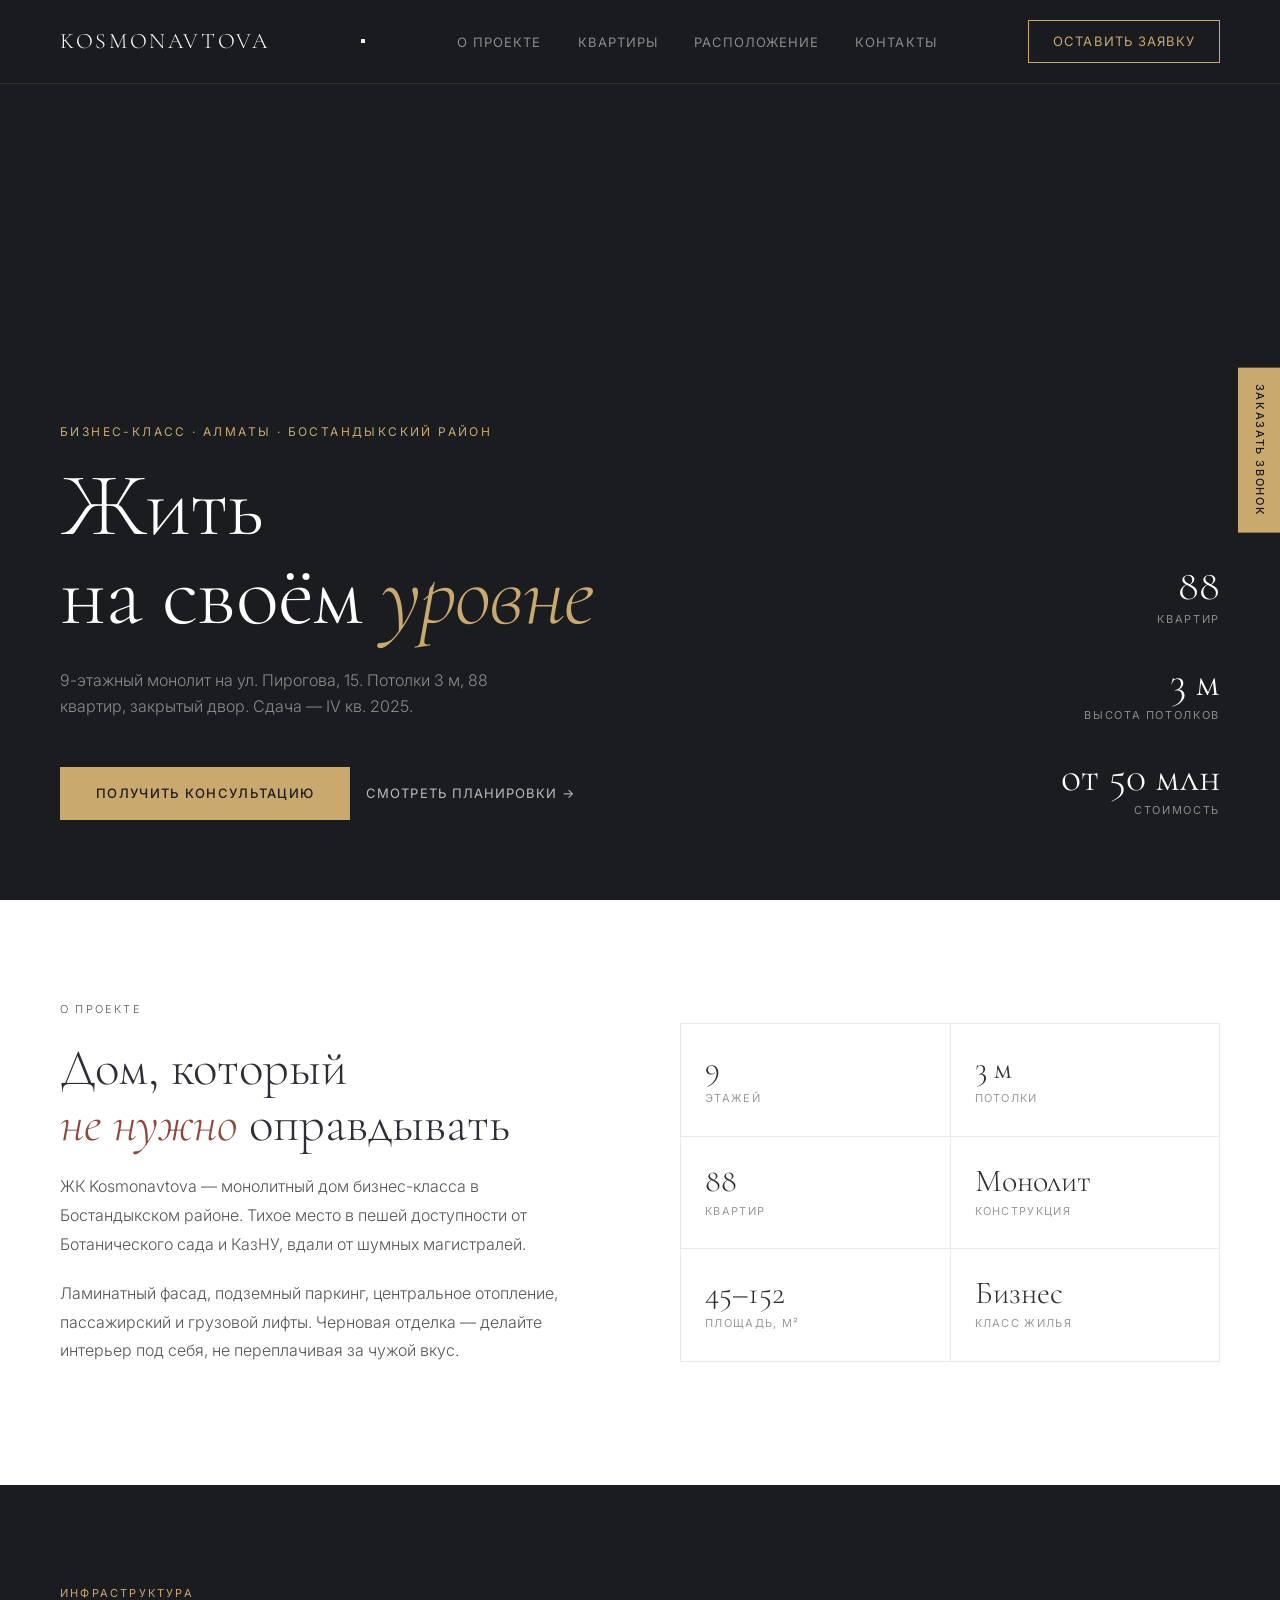
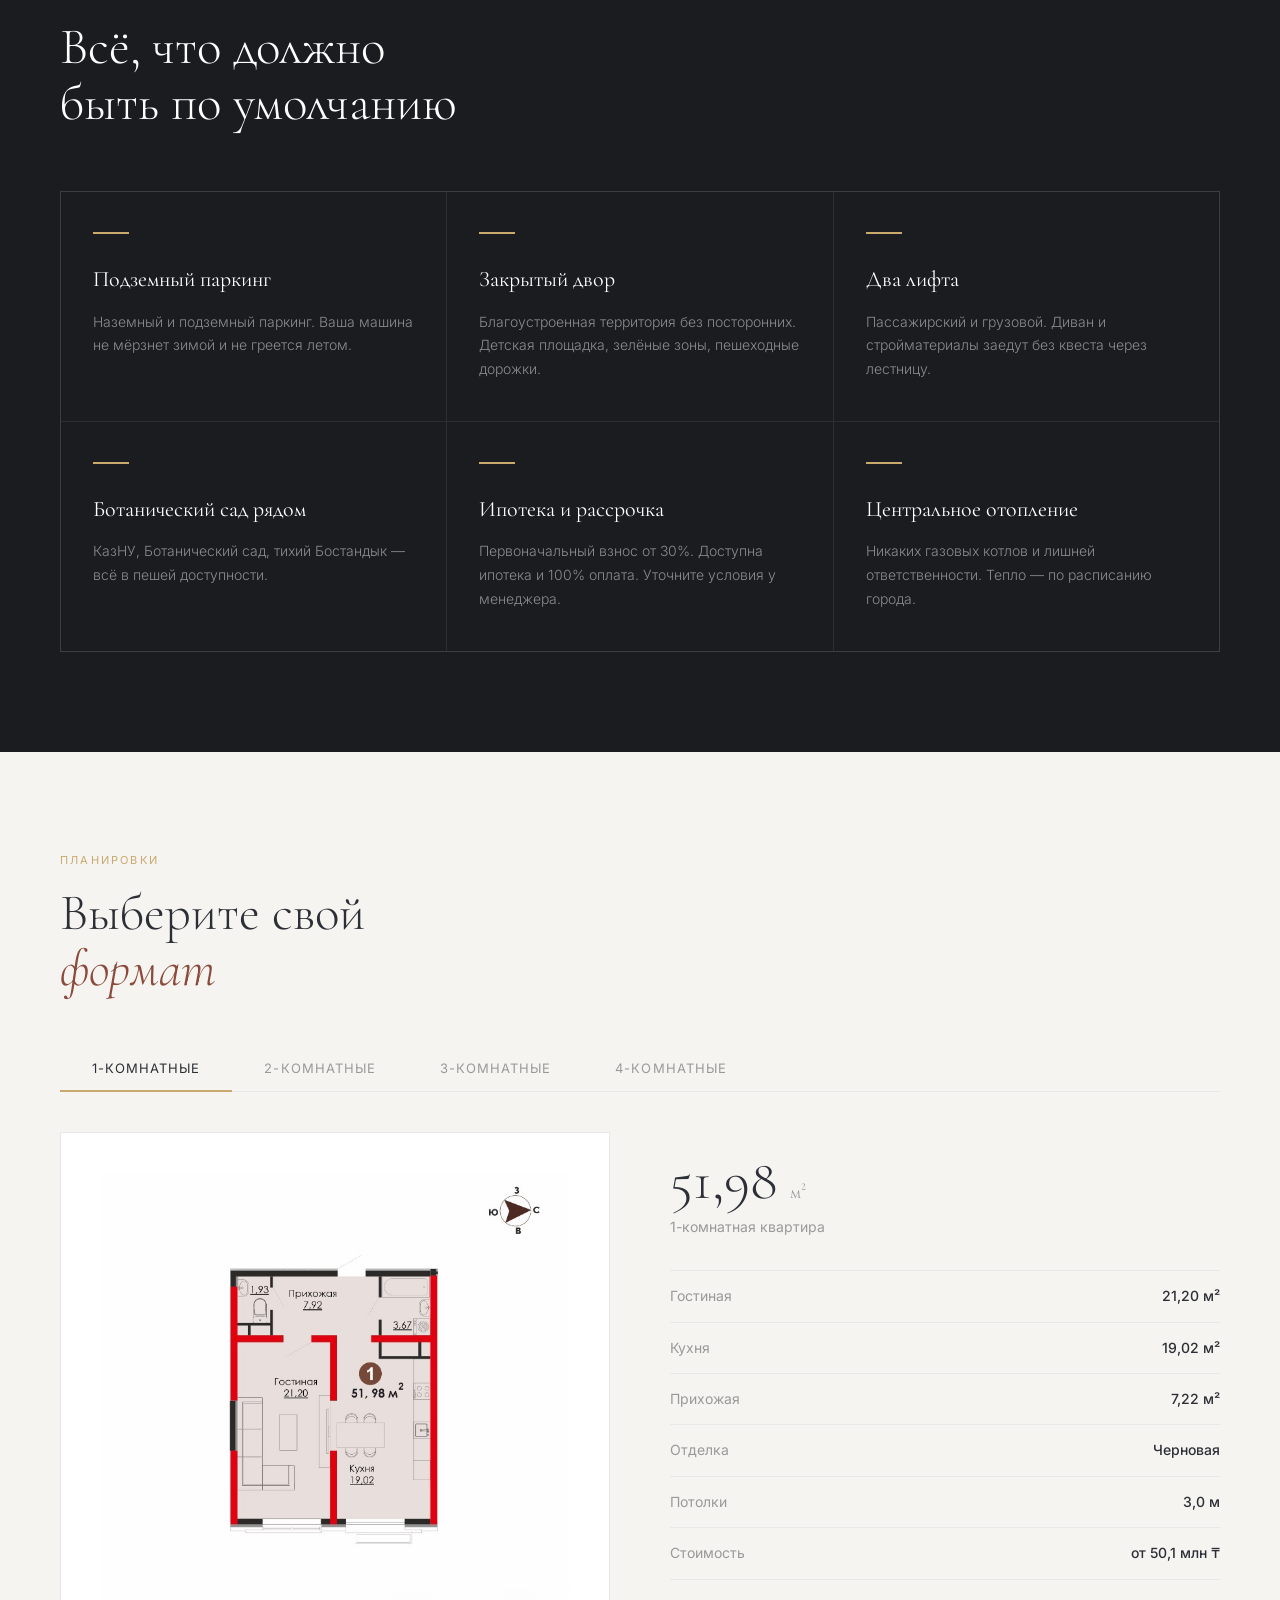
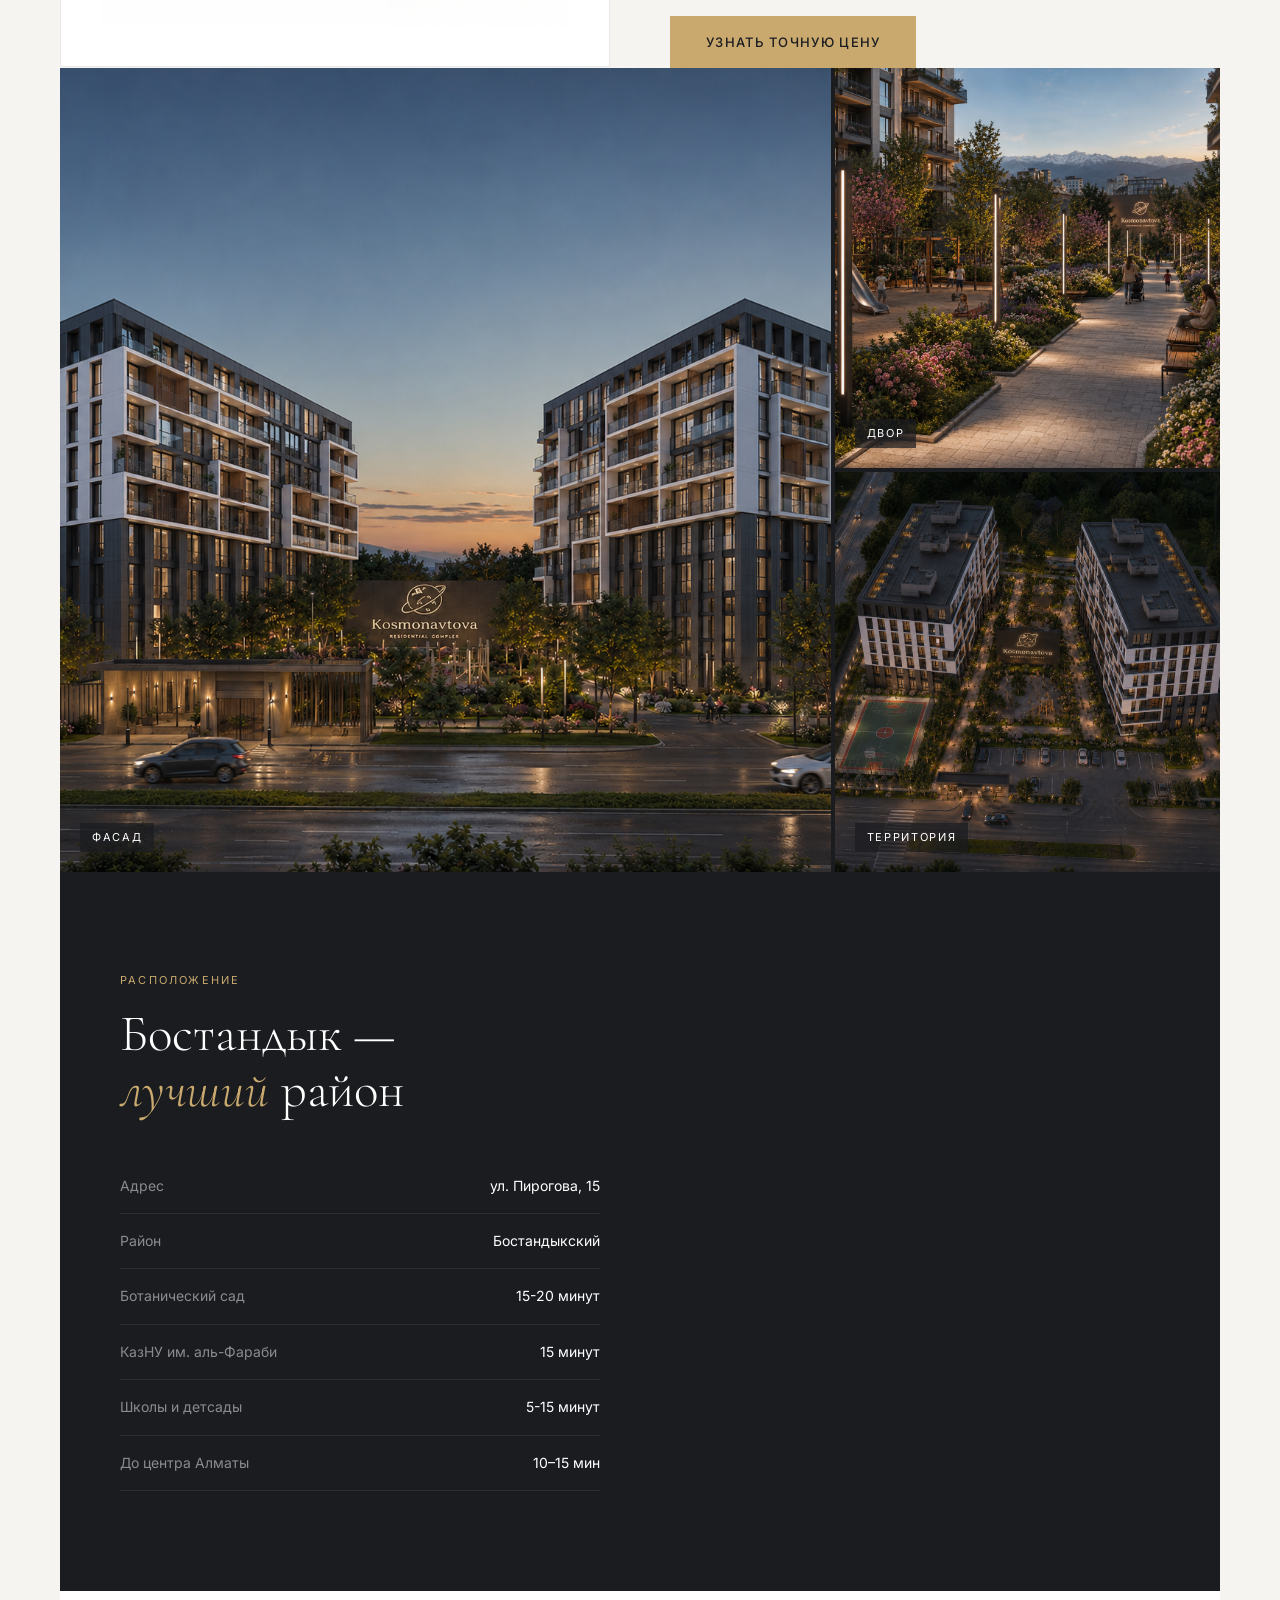
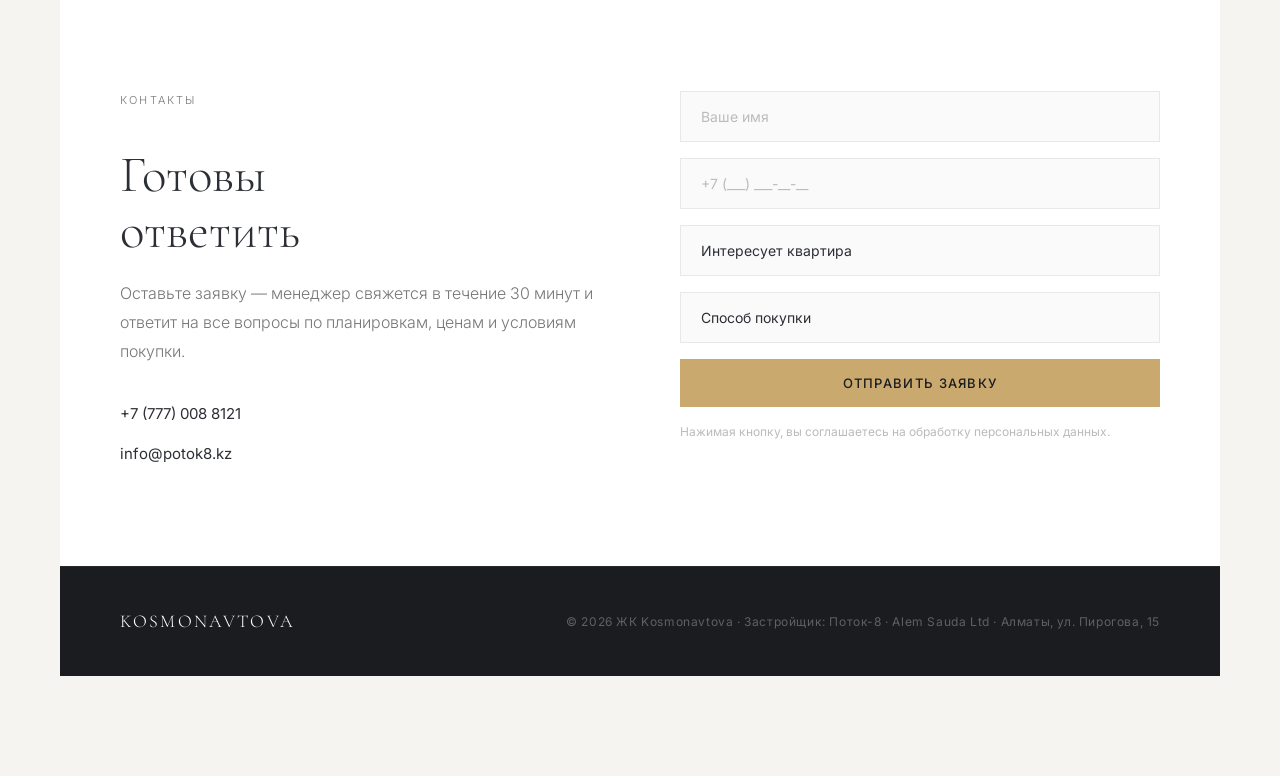
==== commit 3d4921d9: "Add burger menu button to nav Added a burger menu button for navigation." ====
--- a/index.html
+++ b/index.html
@@ -32,6 +32,9 @@
 <!-- NAV -->
 <nav>
   <a href="#hero" class="nav-logo">Kosmonavtova</a>
+  <button class="burger" onclick="toggleMenu()" aria-label="Меню">
+  <span></span><span></span><span></span>
+  </button>
   <ul class="nav-links">
     <li><a href="#about">О проекте</a></li>
     <li><a href="#apartments">Квартиры</a></li>
--- a/style.css
+++ b/style.css
@@ -597,4 +597,97 @@
       #gallery .gallery-item:first-child { grid-row: span 1; height: 300px; }
       #gallery .gallery-item { height: 240px; }
       footer { flex-direction: column; gap: 12px; text-align: center; }
-    }+    }
+
+    /* ── CALLBACK WIDGET ── */
+.callback-btn {
+  position: fixed;
+  right: 0;
+  top: 50%;
+  transform: translateY(-50%);
+  background: var(--gold);
+  color: var(--graphite-2);
+  padding: 16px 12px;
+  font-size: 11px;
+  letter-spacing: 0.15em;
+  text-transform: uppercase;
+  cursor: pointer;
+  z-index: 200;
+  font-family: var(--body);
+  font-weight: 500;
+  writing-mode: vertical-rl;
+  text-orientation: mixed;
+  transition: opacity 0.3s, right 0.3s;
+}
+
+.callback-btn:hover { opacity: 0.85; }
+
+.callback-btn.hidden {
+  opacity: 0;
+  right: -60px;
+  pointer-events: none;
+}
+
+.callback-panel {
+  position: fixed;
+  right: -360px;
+  top: 50%;
+  transform: translateY(-50%);
+  width: 320px;
+  background: var(--white);
+  padding: 36px 32px;
+  z-index: 199;
+  box-shadow: -4px 0 32px rgba(0,0,0,0.12);
+  transition: right 0.35s ease;
+  border-left: 3px solid var(--gold);
+}
+
+.callback-panel.open { right: 0; }
+
+.callback-header {
+  display: flex;
+  justify-content: space-between;
+  align-items: center;
+  margin-bottom: 16px;
+}
+
+.callback-close {
+  background: none;
+  border: none;
+  font-size: 18px;
+  cursor: pointer;
+  color: #999;
+  line-height: 1;
+}
+
+.callback-close:hover { color: var(--graphite); }
+
+.plan-nav {
+  display: flex;
+  justify-content: center;
+  align-items: center;
+  gap: 20px;
+  margin-top: 16px;
+}
+
+.plan-nav button {
+  background: none;
+  border: 1px solid var(--gold);
+  color: var(--gold);
+  width: 36px;
+  height: 36px;
+  cursor: pointer;
+  font-size: 16px;
+  transition: background 0.2s, color 0.2s;
+}
+
+.plan-nav button:hover {
+  background: var(--gold);
+  color: var(--graphite-2);
+}
+
+.plan-nav span {
+  font-size: 13px;
+  color: #999;
+  letter-spacing: 0.05em;
+}
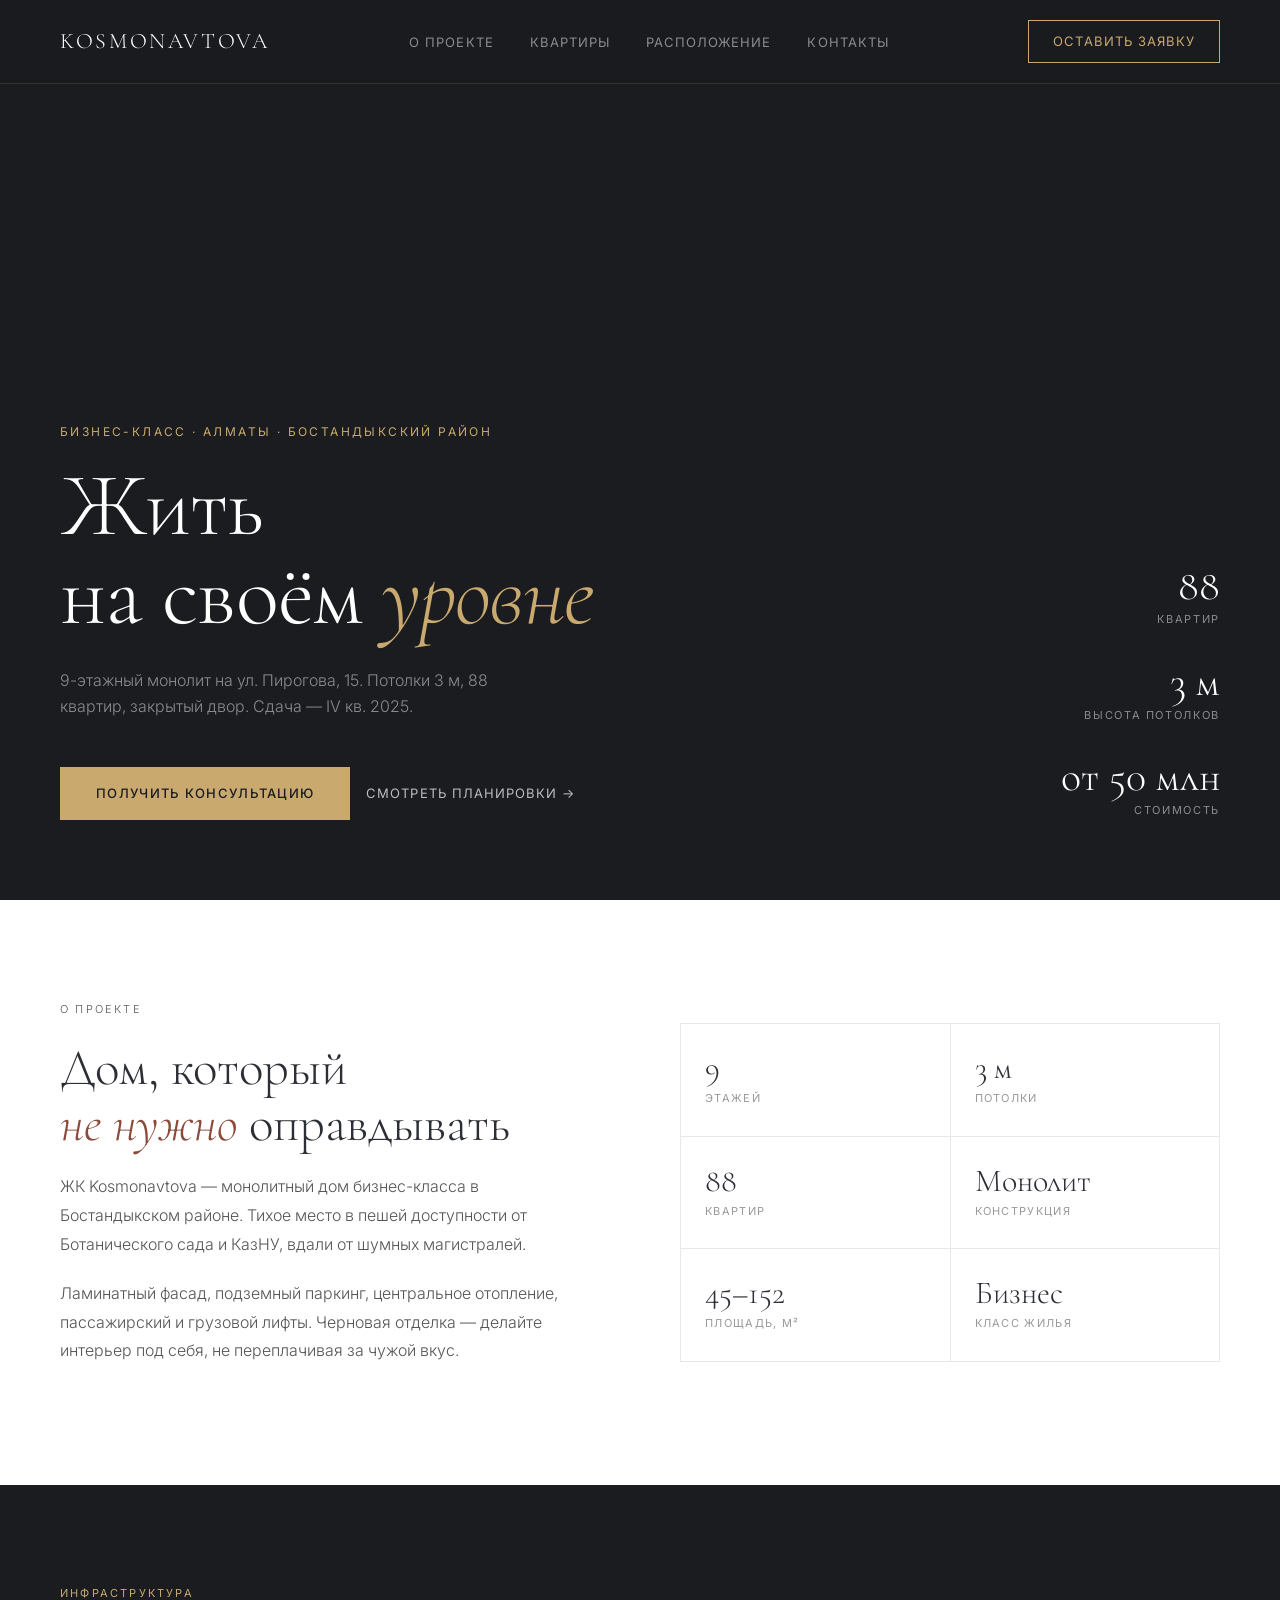
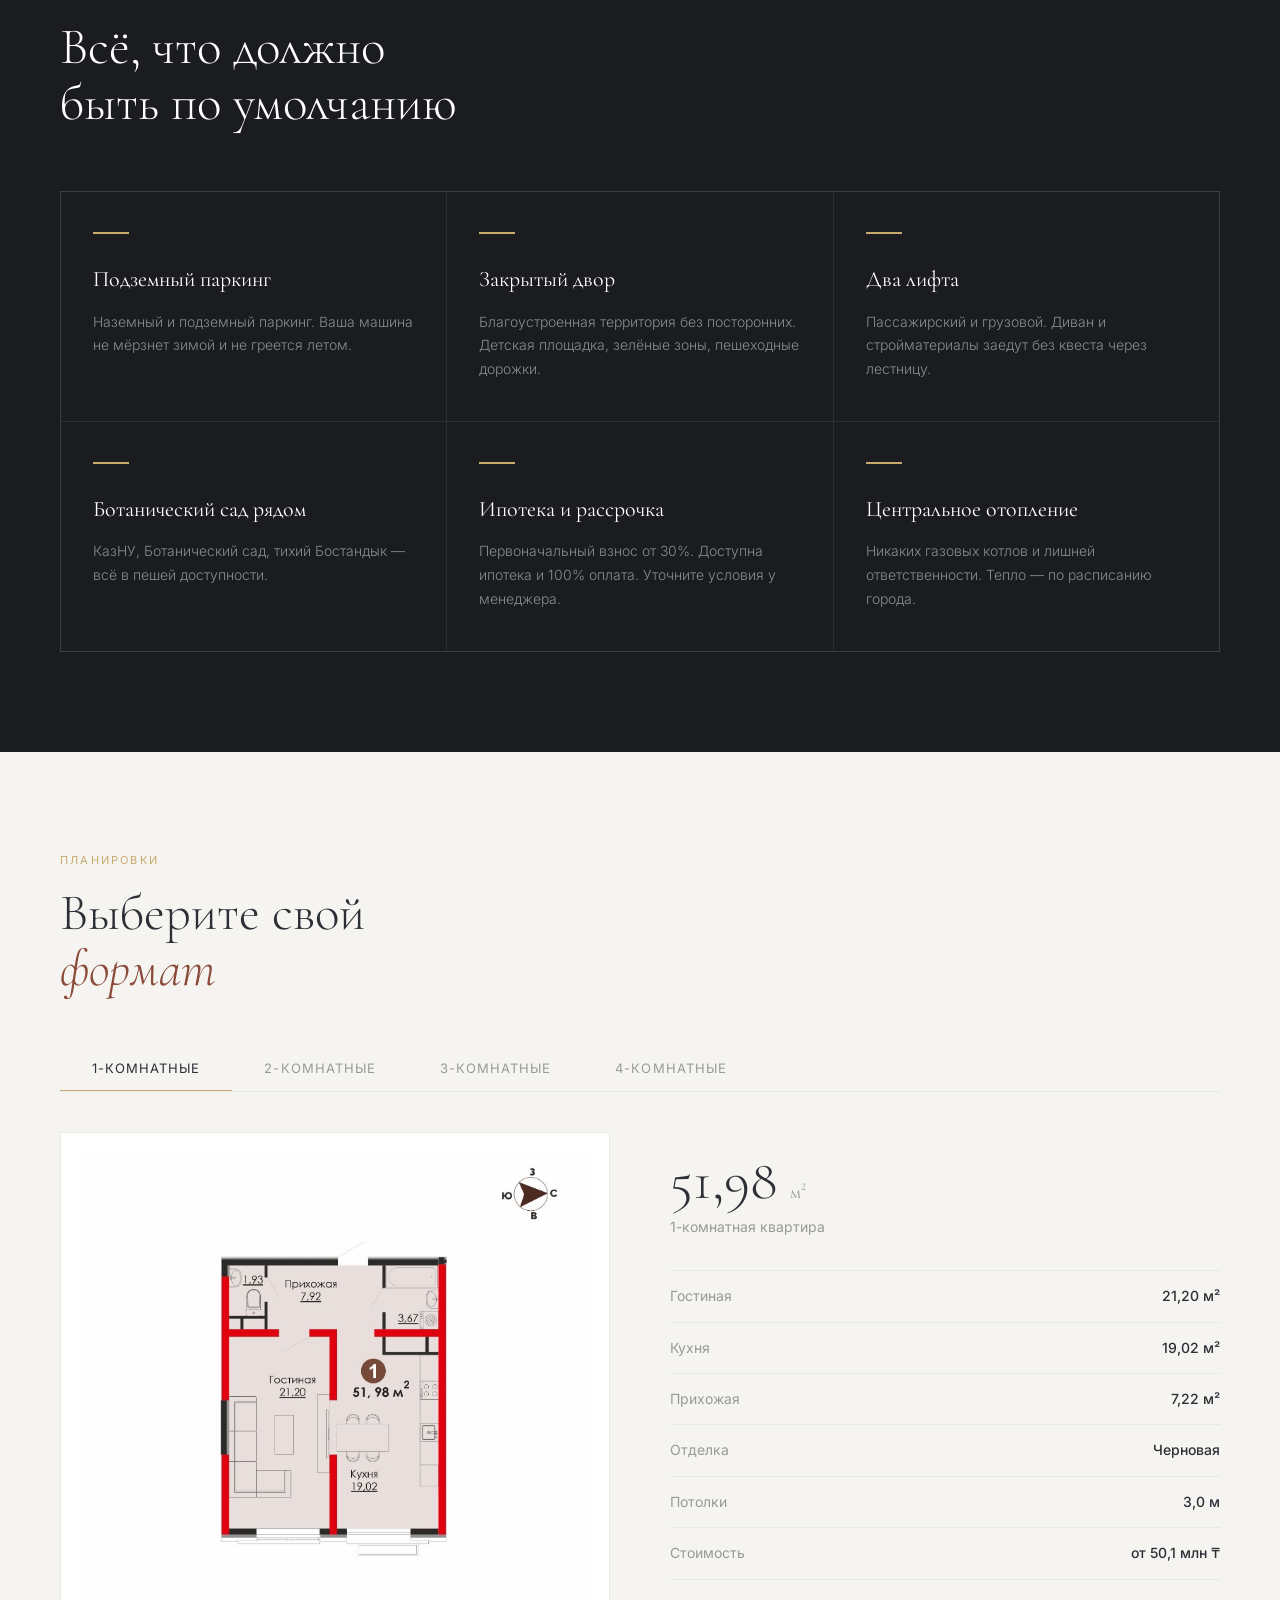
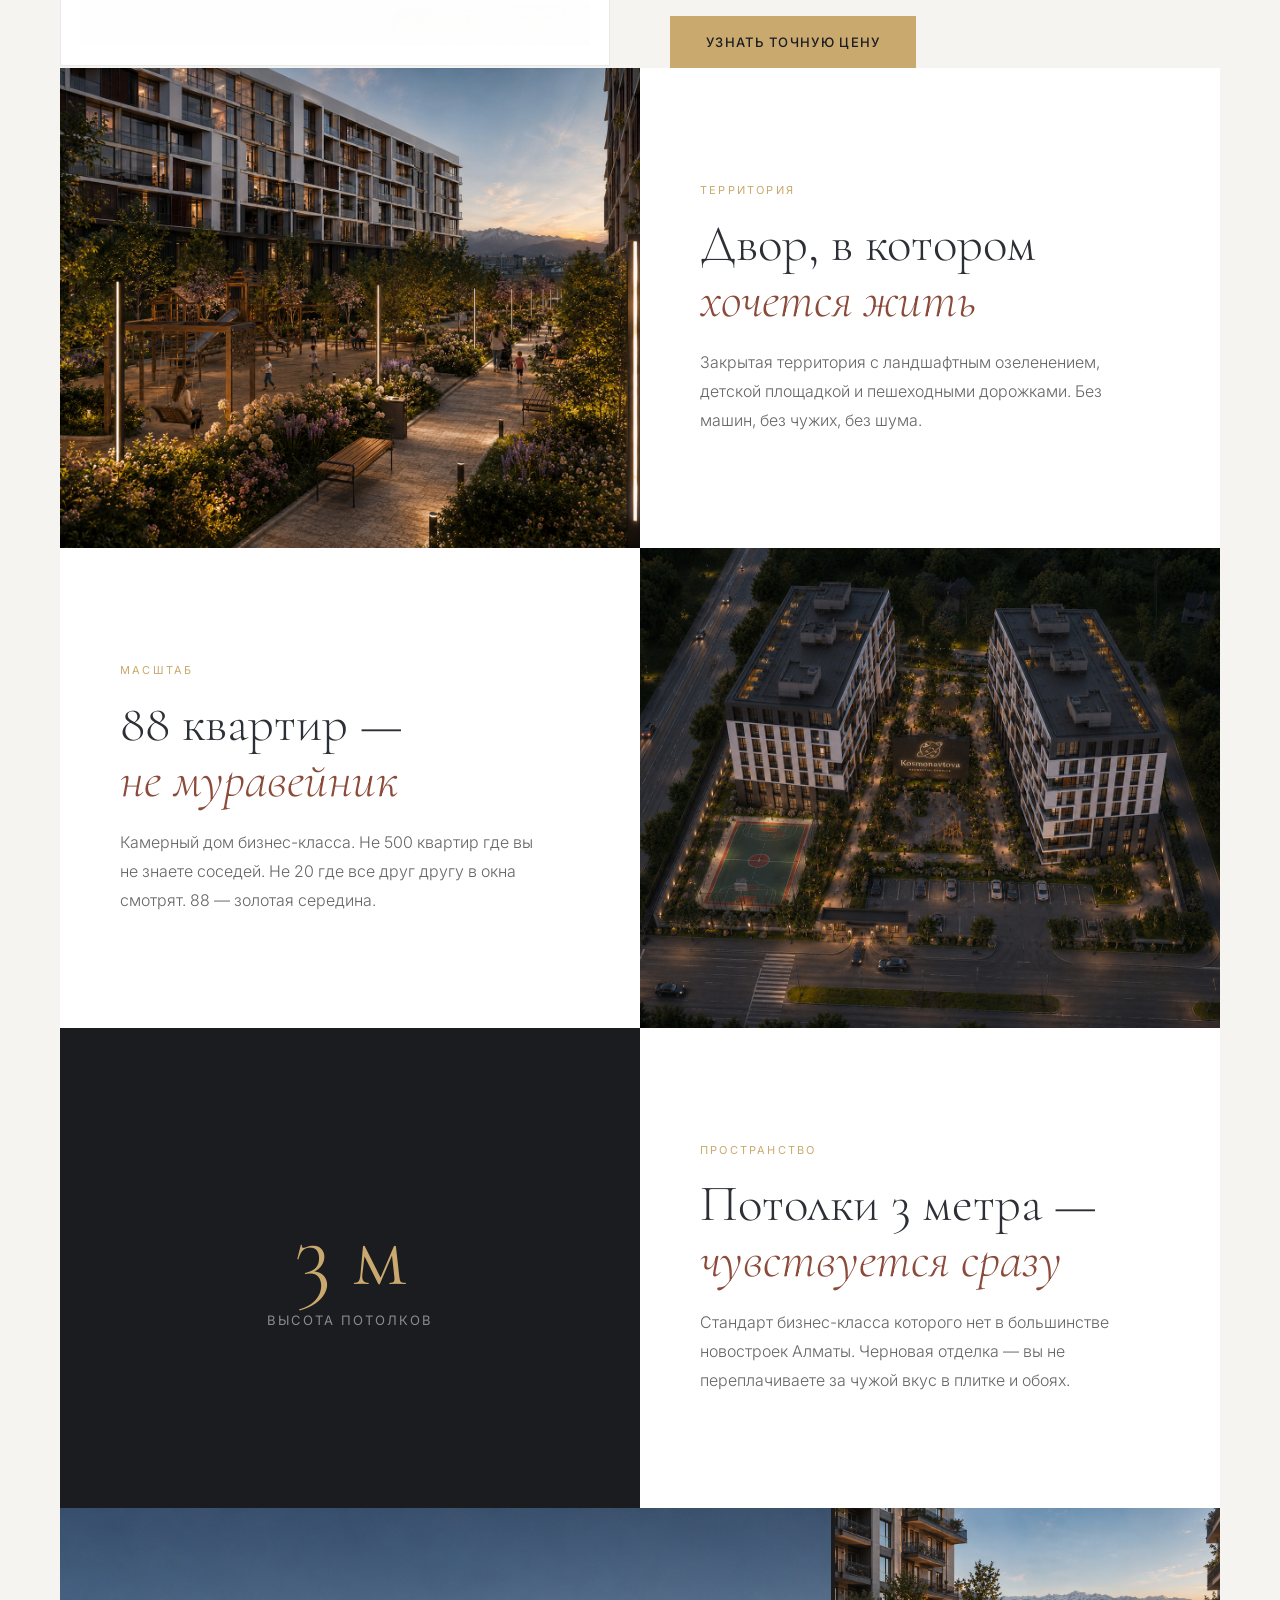
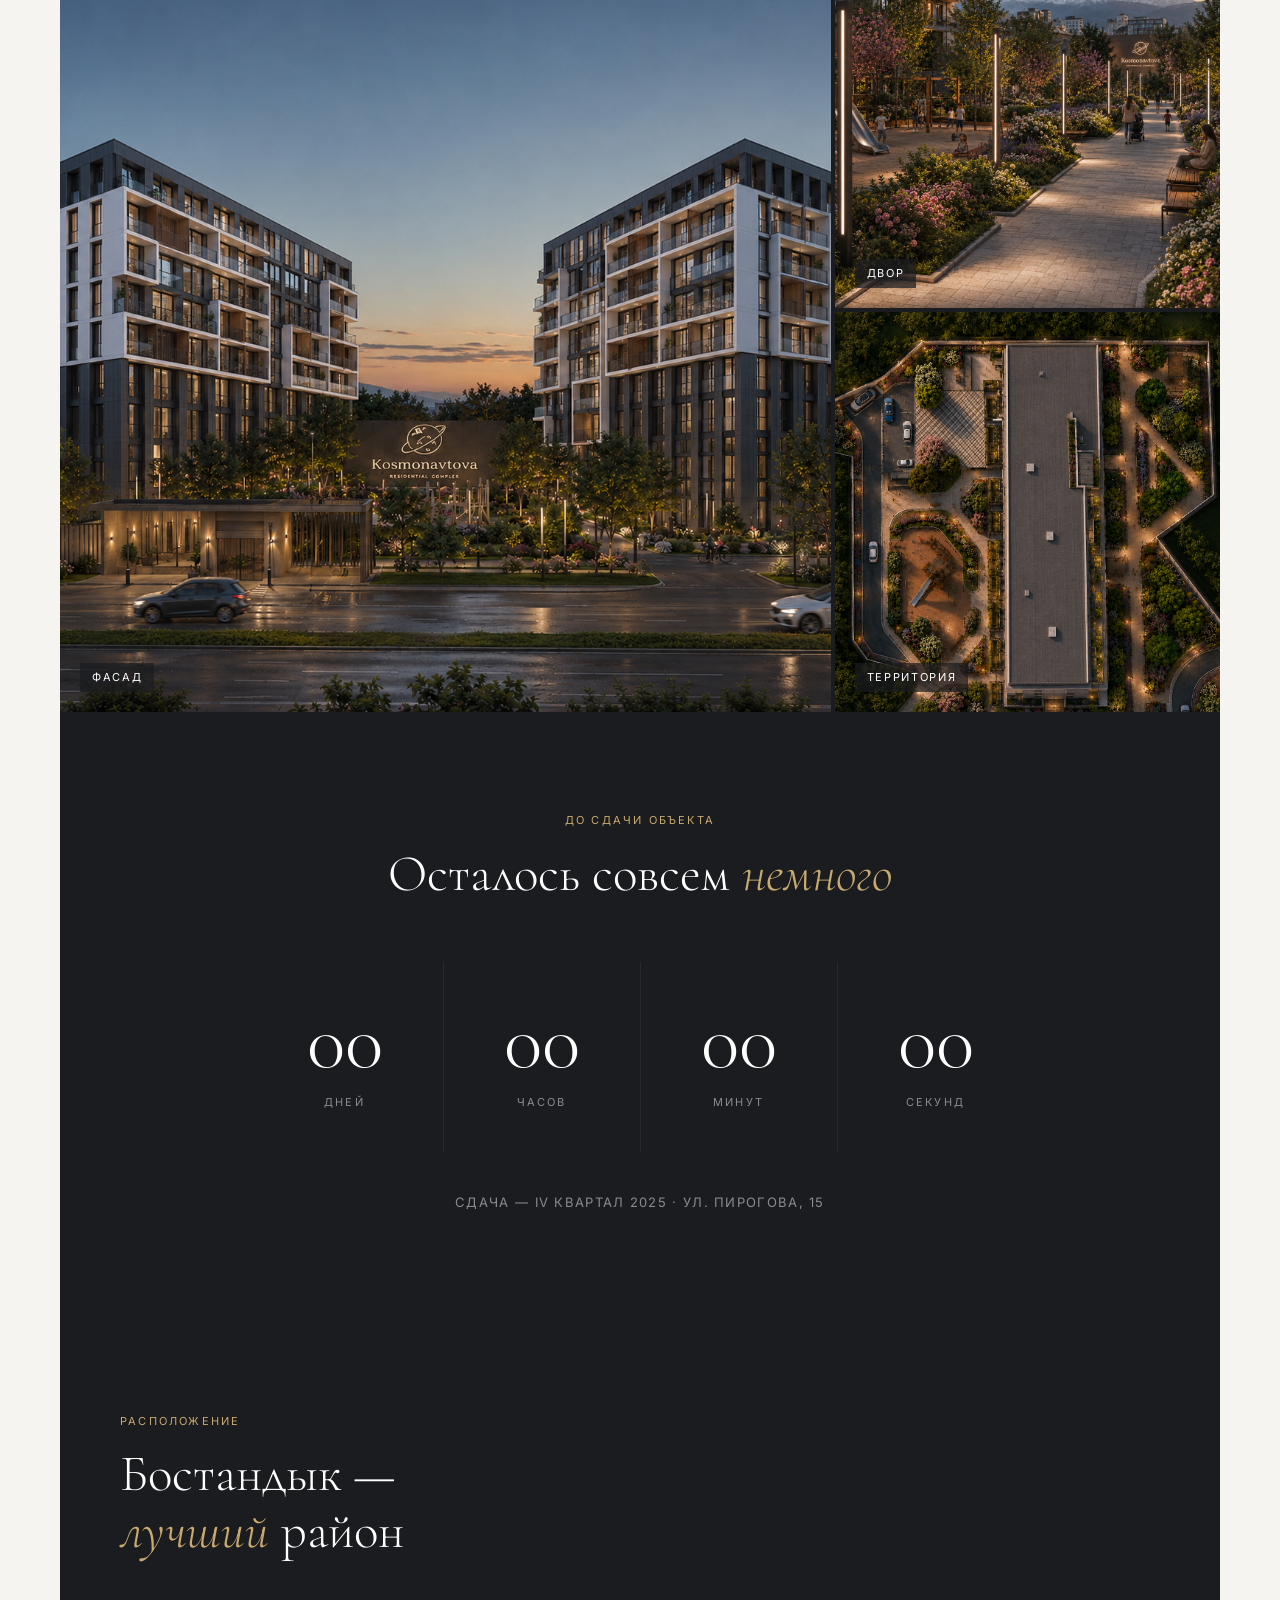
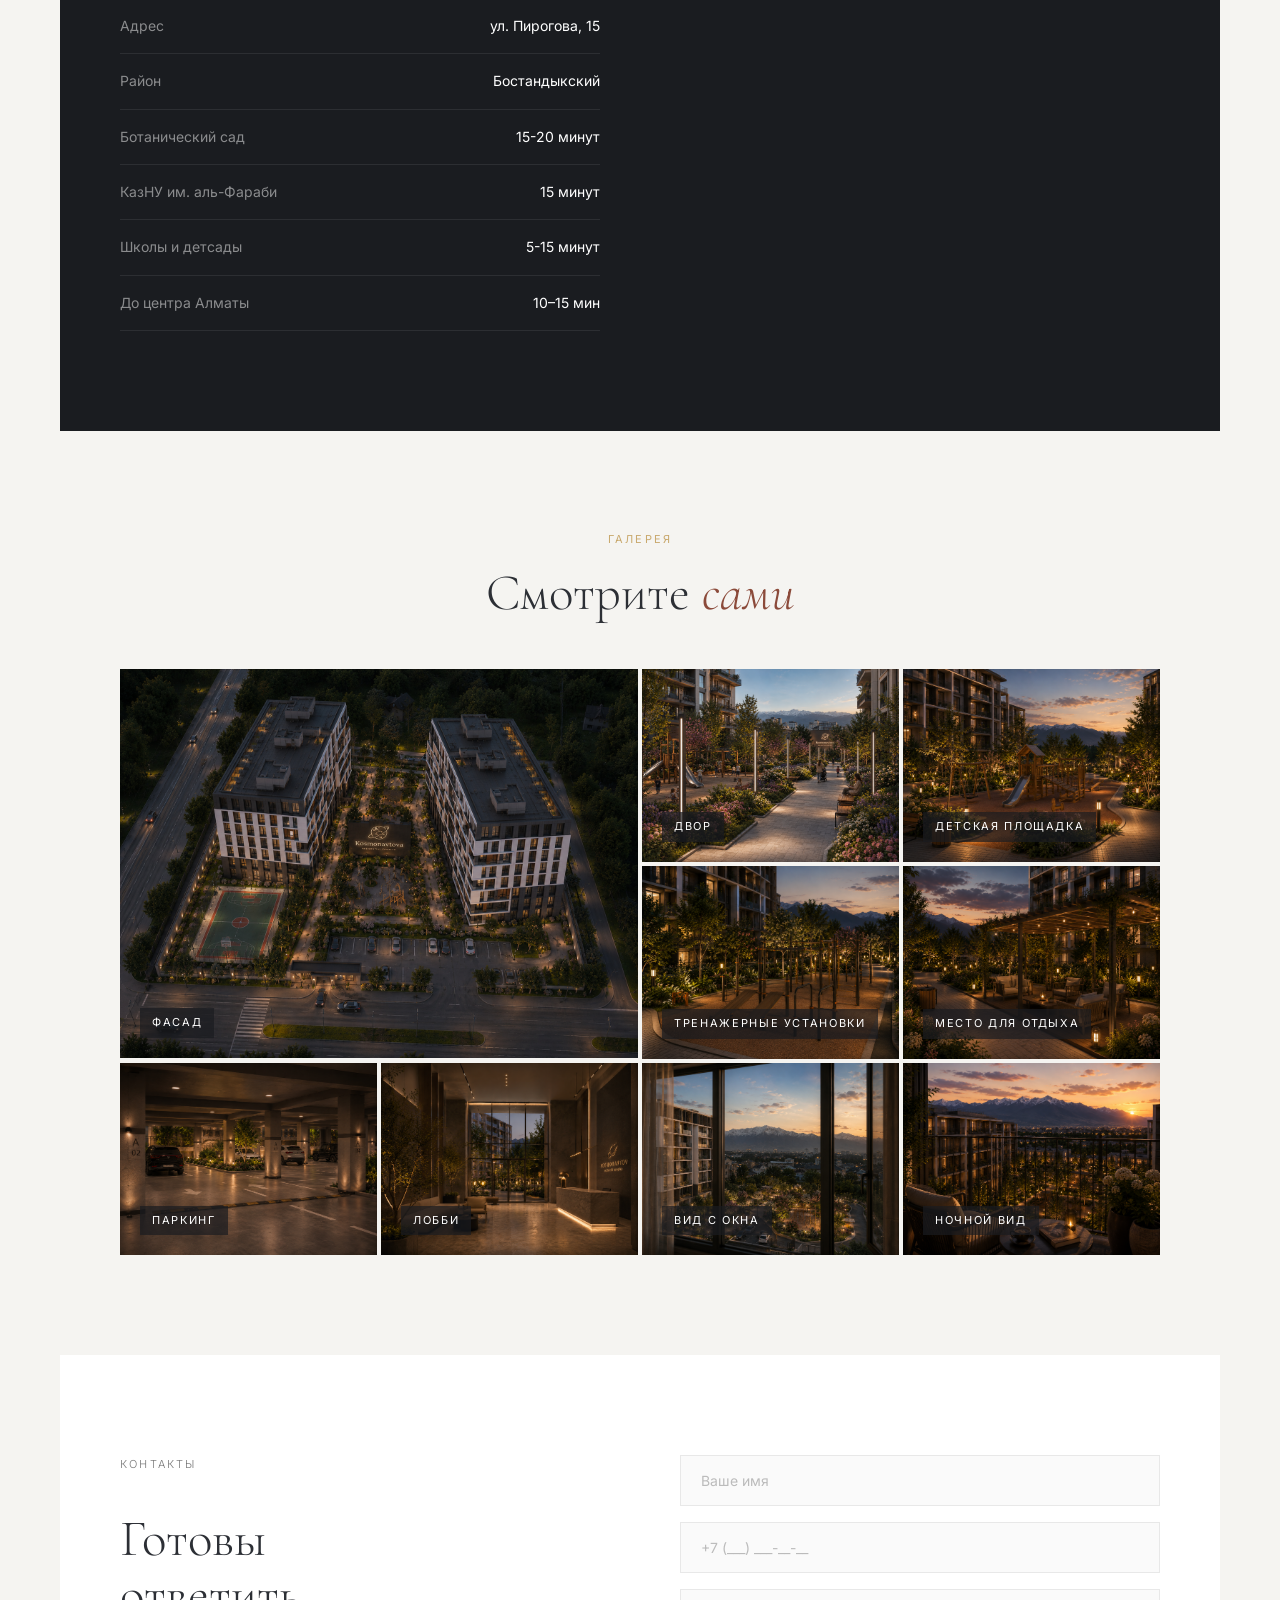
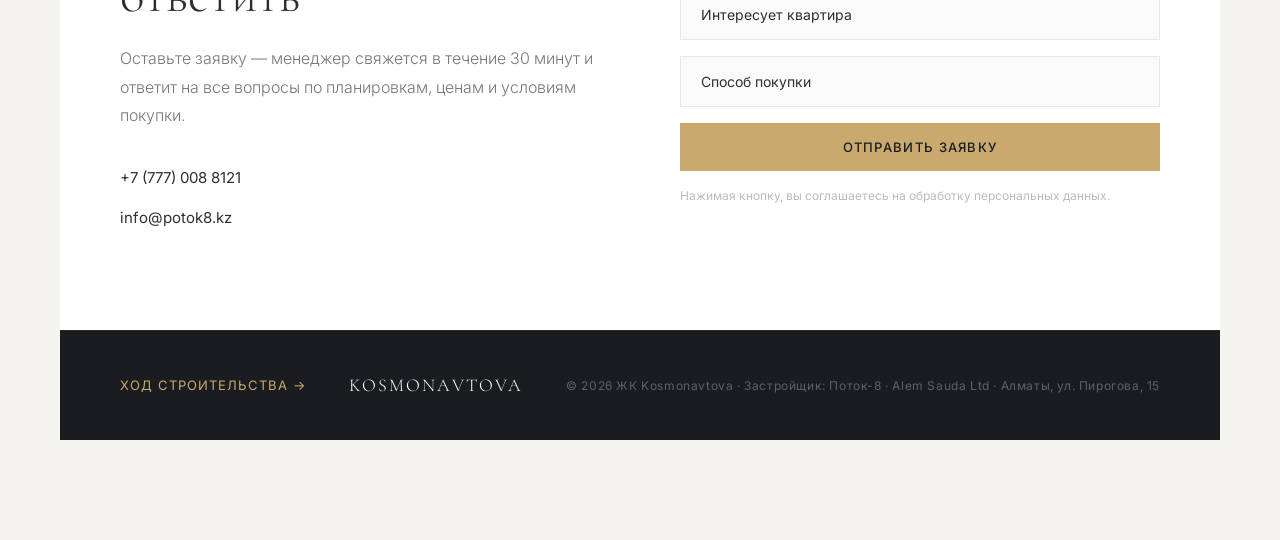
==== commit d654e488: "gallery lightbox scroll nav whatsapp animations" ====
--- a/index.html
+++ b/index.html
@@ -9,11 +9,20 @@
   <link rel="preconnect" href="https://fonts.gstatic.com" crossorigin />
   <link rel="stylesheet" href="style.css">
   <link href="https://fonts.googleapis.com/css2?family=Cormorant+Garamond:wght@300;400;600&family=Inter:wght@300;400;500&display=swap" rel="stylesheet" />
+  <!-- WHATSAPP -->
+<a href="https://wa.me/77770088121" target="_blank" class="whatsapp-btn" aria-label="WhatsApp">
+  <svg width="24" height="24" viewBox="0 0 24 24" fill="none" xmlns="http://www.w3.org/2000/svg">
+    <path d="M17.472 14.382c-.297-.149-1.758-.867-2.03-.967-.273-.099-.471-.148-.67.15-.197.297-.767.966-.94 1.164-.173.199-.347.223-.644.075-.297-.15-1.255-.463-2.39-1.475-.883-.788-1.48-1.761-1.653-2.059-.173-.297-.018-.458.13-.606.134-.133.298-.347.446-.52.149-.174.198-.298.298-.497.099-.198.05-.371-.025-.52-.075-.149-.669-1.612-.916-2.207-.242-.579-.487-.5-.669-.51-.173-.008-.371-.01-.57-.01-.198 0-.52.074-.792.372-.272.297-1.04 1.016-1.04 2.479 0 1.462 1.065 2.875 1.213 3.074.149.198 2.096 3.2 5.077 4.487.709.306 1.262.489 1.694.625.712.227 1.36.195 1.871.118.571-.085 1.758-.719 2.006-1.413.248-.694.248-1.289.173-1.413-.074-.124-.272-.198-.57-.347z" fill="white"/>
+    <path d="M12 0C5.373 0 0 5.373 0 12c0 2.127.558 4.122 1.532 5.854L.057 23.57a.75.75 0 00.914.914l5.716-1.475A11.946 11.946 0 0012 24c6.627 0 12-5.373 12-12S18.627 0 12 0zm0 21.75a9.726 9.726 0 01-4.953-1.355l-.355-.211-3.688.951.972-3.554-.232-.366A9.726 9.726 0 012.25 12C2.25 6.615 6.615 2.25 12 2.25S21.75 6.615 21.75 12 17.385 21.75 12 21.75z" fill="white"/>
+  </svg>
+</a>
+
+<!-- SCROLL TO TOP -->
+<button class="scroll-top" onclick="window.scrollTo({top:0, behavior:'smooth'})" aria-label="Наверх">↑</button>
+  
   <body>
 
-
-
-<!-- CALLBACK WIDGET -->
+<!-- CALLBACK WIDGET
 <div class="callback-btn" onclick="toggleCallback()">Заказать звонок</div>
 <div class="callback-panel" id="callbackPanel">
   <div class="callback-header">
@@ -27,7 +36,7 @@
     <button type="submit" class="btn-primary" style="border:none; cursor:pointer; width:100%; margin-top:16px;">Перезвоните мне</button>
     <p class="form-note" style="margin-top:12px;">Нажимая кнопку, вы соглашаетесь на обработку персональных данных.</p>
   </form>
-</div>
+</div> -->
  
 <!-- NAV -->
 <nav>
@@ -36,17 +45,21 @@
   <span></span><span></span><span></span>
   </button>
   <ul class="nav-links">
-    <li><a href="#about">О проекте</a></li>
+    <li><a href="#about" >О проекте</a></li>
     <li><a href="#apartments">Квартиры</a></li>
     <li><a href="#location">Расположение</a></li>
     <li><a href="#contact">Контакты</a></li>
+    <li class="nav-phone">
+      <span>Позвоните нам</span>
+      <a href="tel:+77770088121">+7 (777) 008 8121</a>
+    </li>
   </ul>
-  <a href="#contact" class="nav-cta">Оставить заявку</a>
+  <a  href="#contact" class="nav-cta">Оставить заявку</a>
 </nav>
  
 <!-- HERO -->
 <section id="hero">
-  <div class="hero-bg"></div>
+  <div  class="hero-bg "></div>
   <div class="hero-content">
     <p class="hero-eyebrow">Бизнес-класс · Алматы · Бостандыкский район</p>
     <h1 class="hero-title">Жить<br>на своём <em>уровне</em></h1>
@@ -74,13 +87,13 @@
  
 <!-- ABOUT -->
 <section id="about">
-  <div class="about-text">
+  <div class="about-text fade-up">
     <p class="section-eyebrow">О проекте</p>
     <h2 class="section-title">Дом, который<br><em>не нужно</em> оправдывать</h2>
     <p>ЖК Kosmonavtova — монолитный дом бизнес-класса в Бостандыкском районе. Тихое место в пешей доступности от Ботанического сада и КазНУ, вдали от шумных магистралей.</p>
     <p>Ламинатный фасад, подземный паркинг, центральное отопление, пассажирский и грузовой лифты. Черновая отделка — делайте интерьер под себя, не переплачивая за чужой вкус.</p>
   </div>
-  <div class="about-specs">
+  <div class="about-specs fade-up fade-up-delay-2">
     <div class="spec-item">
       <div class="spec-value">9</div>
       <div class="spec-key">этажей</div>
@@ -110,35 +123,35 @@
  
 <!-- FEATURES -->
 <section id="features">
-  <p class="section-eyebrow">Инфраструктура</p>
-  <h2 class="section-title">Всё, что должно<br>быть по умолчанию</h2>
+  <p class="section-eyebrow" fade-up>Инфраструктура</p>
+  <h2 class="section-title fade-up fade-up-delay-1">Всё, что должно<br>быть по умолчанию</h2>
   <div class="features-grid">
-    <div class="feature-item">
+    <div class="feature-item fade-up fade-up-delay-1">
       <div class="feature-icon"></div>
       <div class="feature-title">Подземный паркинг</div>
       <p class="feature-desc">Наземный и подземный паркинг. Ваша машина не мёрзнет зимой и не греется летом.</p>
     </div>
-    <div class="feature-item">
+    <div class="feature-item fade-up fade-up-delay-2">
       <div class="feature-icon"></div>
       <div class="feature-title">Закрытый двор</div>
       <p class="feature-desc">Благоустроенная территория без посторонних. Детская площадка, зелёные зоны, пешеходные дорожки.</p>
     </div>
-    <div class="feature-item">
+    <div class="feature-item fade-up fade-up-delay-3">
       <div class="feature-icon"></div>
       <div class="feature-title">Два лифта</div>
       <p class="feature-desc">Пассажирский и грузовой. Диван и стройматериалы заедут без квеста через лестницу.</p>
     </div>
-    <div class="feature-item">
+    <div class="feature-item fade-up fade-up-delay-4">
       <div class="feature-icon"></div>
       <div class="feature-title">Ботанический сад рядом</div>
       <p class="feature-desc">КазНУ, Ботанический сад, тихий Бостандык — всё в пешей доступности.</p>
     </div>
-    <div class="feature-item">
+    <div class="feature-item fade-up fade-up-delay-5">
       <div class="feature-icon"></div>
       <div class="feature-title">Ипотека и рассрочка</div>
       <p class="feature-desc">Первоначальный взнос от 30%. Доступна ипотека и 100% оплата. Уточните условия у менеджера.</p>
     </div>
-    <div class="feature-item">
+    <div class="feature-item fade-up fade-up-delay-1">
       <div class="feature-icon"></div>
       <div class="feature-title">Центральное отопление</div>
       <p class="feature-desc">Никаких газовых котлов и лишней ответственности. Тепло — по расписанию города.</p>
@@ -262,6 +275,44 @@
   </div>
 </div>
  
+<!-- LIFESTYLE SECTIONS -->
+<section class="lifestyle-section">
+  <div class="lifestyle-img">
+    <img src="dvor2.png" alt="Двор" />
+  </div>
+  <div class="lifestyle-text">
+    <p class="section-eyebrow">Территория</p>
+    <h2 class="section-title">Двор, в котором<br><em>хочется жить</em></h2>
+    <p>Закрытая территория с ландшафтным озеленением, детской площадкой и пешеходными дорожками. Без машин, без чужих, без шума.</p>
+  </div>
+</section>
+
+<section class="lifestyle-section lifestyle-reverse">
+  <div class="lifestyle-img">
+    <img src="territorya.png" alt="Территория сверху" />
+  </div>
+  <div class="lifestyle-text">
+    <p class="section-eyebrow">Масштаб</p>
+    <h2 class="section-title">88 квартир —<br><em>не муравейник</em></h2>
+    <p>Камерный дом бизнес-класса. Не 500 квартир где вы не знаете соседей. Не 20 где все друг другу в окна смотрят. 88 — золотая середина.</p>
+  </div>
+</section>
+
+<section class="lifestyle-section">
+  <div class="lifestyle-img" style="background: var(--graphite-2); display:flex; align-items:center; justify-content:center; min-height:480px;">
+    <div style="text-align:center; color:var(--muted);">
+      <div style="font-family:var(--display); font-size:96px; font-weight:300; color:var(--gold); line-height:1;">3 м</div>
+      <div style="font-size:13px; letter-spacing:0.15em; text-transform:uppercase; margin-top:8px;">высота потолков</div>
+    </div>
+  </div>
+  <div class="lifestyle-text">
+    <p class="section-eyebrow">Пространство</p>
+    <h2 class="section-title">Потолки 3 метра —<br><em>чувствуется сразу</em></h2>
+    <p>Стандарт бизнес-класса которого нет в большинстве новостроек Алматы. Черновая отделка — вы не переплачиваете за чужой вкус в плитке и обоях.</p>
+  </div>
+</section>
+
+
 <!-- GALLERY -->
 <div id="gallery">
   <div class="gallery-item">
@@ -273,11 +324,36 @@
     <div class="gallery-label">Двор</div>
   </div>
   <div class="gallery-item">
-    <img src="territorya.png" alt="Территория" />
+    <img src="territorya2.png" alt="Территория" />
     <div class="gallery-label">Территория</div>
   </div>
 </div>
- 
+
+<!-- COUNTDOWN -->
+<section id="countdown">
+  <p class="section-eyebrow fade-up" style="text-align:center;">До сдачи объекта</p>
+  <h2 class="section-title fade-up fade-up-delay-1" style="text-align:center; color:var(--white);">Осталось совсем <em style="color:var(--gold);">немного</em></h2>
+  <div class="countdown-grid fade-up fade-up-delay-2">
+    <div class="countdown-item">
+      <div class="countdown-num" id="cd-days">00</div>
+      <div class="countdown-label">дней</div>
+    </div>
+    <div class="countdown-item">
+      <div class="countdown-num" id="cd-hours">00</div>
+      <div class="countdown-label">часов</div>
+    </div>
+    <div class="countdown-item">
+      <div class="countdown-num" id="cd-minutes">00</div>
+      <div class="countdown-label">минут</div>
+    </div>
+    <div class="countdown-item">
+      <div class="countdown-num" id="cd-seconds">00</div>
+      <div class="countdown-label">секунд</div>
+    </div>
+  </div>
+  <p style="text-align:center; color:var(--muted); font-size:13px; letter-spacing:0.1em; text-transform:uppercase; margin-top:40px;">Сдача — IV квартал 2025 · ул. Пирогова, 15</p>
+</section>
+
 <!-- LOCATION -->
 <section id="location">
   <div>
@@ -299,10 +375,38 @@
   allowfullscreen="" loading="lazy">
 </iframe>
 </section>
+
+
+<!-- GALLERY SECTION -->
+<section id="gallery-section">
+  <p class="section-eyebrow" style="text-align:center;">Галерея</p>
+  <h2 class="section-title" style="text-align:center;">Смотрите <em>сами</em></h2>
+  <div class="gallery-full-grid">
+    <div class="gal-item" onclick="openLightbox('territorya.png', event)"><img src="territorya.png" alt="Фото 1" /><div class="gallery-label">Фасад</div></div>
+    <div class="gal-item" onclick="openLightbox('dvor.png', event)"><img src="dvor.png" alt="Фото 2" /><div class="gallery-label">Двор</div></div>
+    <div class="gal-item" onclick="openLightbox('detskaya.png', event)"><img src="detskaya.png" alt="Фото 3" /><div class="gallery-label">Детская площадка</div></div>
+    <div class="gal-item" onclick="openLightbox('tren.png', event)"><img src="tren.png" alt="Фото 4" /><div class="gallery-label">Тренажерные установки</div></div>
+    <div class="gal-item" onclick="openLightbox('otdyh.png', event)"><img src="otdyh.png" alt="Фото 5" /><div class="gallery-label">Место для отдыха</div></div>
+    <div class="gal-item" onclick="openLightbox('parking.png', event)"><img src="parking.png" alt="Фото 6" /><div class="gallery-label">Паркинг</div></div>
+    <div class="gal-item" onclick="openLightbox('lobby.png', event)"><img src="lobby.png" alt="Фото 7" /><div class="gallery-label">Лобби</div></div>
+    <div class="gal-item" onclick="openLightbox('vid.png', event)"><img src="vid.png" alt="Фото 8" /><div class="gallery-label">Вид с окна</div></div>
+    <div class="gal-item" onclick="openLightbox('coffee.png', event)"><img src="coffee.png" alt="Фото 9" /><div class="gallery-label">Ночной вид</div></div>
+  </div>
+</section>
+
+<!-- LIGHTBOX -->
+<div class="lightbox" id="lightbox">
+  <button class="lightbox-close" onclick="closeLightbox(event)">✕</button>
+  <button class="lightbox-prev" onclick="lightboxNav(-1, event)">←</button>
+  <img class="lightbox-img" id="lightbox-img" src="" alt="" onclick="event.stopPropagation()" />
+  <button class="lightbox-next" onclick="lightboxNav(1, event)">→</button>
+  <div class="lightbox-counter" id="lightbox-counter">1 / 9</div>
+</div>
+
  
 <!-- CONTACT -->
 <section id="contact">
-  <div class="contact-info">
+  <div class="contact-info fade-up">
     <p class="section-eyebrow">Контакты</p>
     <h2 class="section-title">Готовы<br>ответить</h2>
     <p>Оставьте заявку — менеджер свяжется в течение 30 минут и ответит на все вопросы по планировкам, ценам и условиям покупки.</p>
@@ -336,6 +440,7 @@
  
 <!-- FOOTER -->
 <footer>
+  <a href="progress.html" style="color:var(--gold); font-size:13px; letter-spacing:0.08em; text-transform:uppercase; text-decoration:none;">Ход строительства →</a>
   <div class="footer-logo">Kosmonavtova</div>
   <div class="footer-meta">© 2026 ЖК Kosmonavtova · Застройщик: Поток-8 · Alem Sauda Ltd · Алматы, ул. Пирогова, 15</div>
 </footer>
@@ -343,4 +448,4 @@
 <script src="script.js"></script>
 
 </body>
-</html>
+</html>
--- a/style.css
+++ b/style.css
@@ -98,7 +98,7 @@
     .hero-bg {
       position: absolute;
       inset: 0;
-      background-image: url('https://homsters.kz/img/photo/13211042/2560x1920.jpg');
+      background-image: url('hero-bg.jpg');
       background-size: cover;
       background-position: center 30%;
       opacity: 0.45;
@@ -312,12 +312,17 @@
     #apartments { background: #F5F4F1; }
  
     .apt-tabs {
-      display: flex;
-      gap: 0;
-      margin-top: 48px;
-      margin-bottom: 40px;
-      border-bottom: 1px solid var(--light);
-    }
+  display: flex;
+  gap: 0;
+  margin-top: 48px;
+  margin-bottom: 40px;
+  border-bottom: 1px solid var(--light);
+  overflow-x: auto;
+  -webkit-overflow-scrolling: touch;
+  scrollbar-width: none;
+}
+
+.apt-tabs::-webkit-scrollbar { display: none; }
  
     .apt-tab {
       padding: 14px 32px;
@@ -340,17 +345,18 @@
     }
  
     .apt-panel { display: none; }
-    .apt-panel.active { display: grid; grid-template-columns: 1fr 1fr; gap: 60px; align-items: start; }
+    .apt-panel.active { display: grid; grid-template-columns: 1fr 1fr; gap: 60px; align-items: start; overflow: hidden; }
  
     .apt-plan {
-      background: var(--white);
-      padding: 40px;
-      display: flex;
-      align-items: center;
-      justify-content: center;
-      min-height: 320px;
-      border: 1px solid var(--light);
-    }
+  background: var(--white);
+  padding: 20px;
+  display: flex;
+  flex-direction: column;
+  align-items: center;
+  justify-content: center;
+  min-height: 320px;
+  border: 1px solid var(--light);
+}
  
     .apt-plan-placeholder {
       font-family: var(--display);
@@ -604,6 +610,7 @@
   position: fixed;
   right: 0;
   top: 50%;
+  left: auto;
   transform: translateY(-50%);
   background: var(--gold);
   color: var(--graphite-2);
@@ -630,7 +637,7 @@
 
 .callback-panel {
   position: fixed;
-  right: -360px;
+  right: -400px;
   top: 50%;
   transform: translateY(-50%);
   width: 320px;
@@ -668,6 +675,7 @@
   align-items: center;
   gap: 20px;
   margin-top: 16px;
+  width: 100%;
 }
 
 .plan-nav button {
@@ -691,3 +699,386 @@
   color: #999;
   letter-spacing: 0.05em;
 }
+
+.burger {
+  display: none;
+  flex-direction: column;
+  gap: 5px;
+  background: none;
+  border: none;
+  cursor: pointer;
+  padding: 4px;
+}
+
+.burger span {
+  display: block;
+  width: 24px;
+  height: 2px;
+  background: var(--white);
+  transition: 0.3s;
+  transform-origin: center;
+}
+
+.burger.open span:nth-child(1) {
+  transform: translateY(7px) rotate(45deg);
+}
+
+.burger.open span:nth-child(2) {
+  opacity: 0;
+}
+
+.burger.open span:nth-child(3) {
+  transform: translateY(-7px) rotate(-45deg);
+}
+
+@media (max-width: 900px) {
+  .burger { display: flex; }
+  .nav-links {
+    display: none;
+    position: fixed;
+    top: 0; left: 0;
+    width: 100vw;
+    height: 100vh;
+    background: #1a1c20;
+    flex-direction: column;
+    justify-content: center;
+    align-items: center;
+    gap: 40px;
+    z-index: 150;
+  }
+
+  .nav-links.open { display: flex; }
+  .nav-links a { font-size: 20px; }
+  .nav-cta { display: none; }
+}
+
+.nav-phone {
+  margin-top: 20px;
+  text-align: center;
+  border-top: 1px solid rgba(201,169,110,0.2);
+  padding-top: 24px;
+}
+
+.nav-phone span {
+  display: block;
+  font-size: 11px;
+  letter-spacing: 0.2em;
+  text-transform: uppercase;
+  color: var(--gold);
+  margin-bottom: 8px;
+}
+
+.nav-phone a {
+  font-family: var(--display);
+  font-size: 28px;
+  font-weight: 300;
+  color: var(--white);
+  text-decoration: none;
+  letter-spacing: 0.05em;
+}
+
+.nav-phone { display: none; }
+
+@media (max-width: 900px) {
+  .nav-phone { display: block; }
+}
+
+/* ── LIFESTYLE SECTIONS ── */
+.lifestyle-section {
+  display: grid;
+  grid-template-columns: 1fr 1fr;
+  min-height: 480px;
+  padding: 0;
+}
+
+.lifestyle-section.lifestyle-reverse {
+  direction: rtl;
+}
+
+.lifestyle-section.lifestyle-reverse > * {
+  direction: ltr;
+}
+
+.lifestyle-img {
+  overflow: hidden;
+}
+
+.lifestyle-img img {
+  width: 100%;
+  height: 100%;
+  object-fit: cover;
+  display: block;
+  transition: transform 0.6s ease;
+}
+
+.lifestyle-img:hover img {
+  transform: scale(1.03);
+}
+
+.lifestyle-text {
+  background: var(--white);
+  padding: 80px 60px;
+  display: flex;
+  flex-direction: column;
+  justify-content: center;
+}
+
+.lifestyle-text p:not(.section-eyebrow) {
+  color: #666;
+  font-weight: 300;
+  line-height: 1.8;
+  max-width: 420px;
+}
+
+@media (max-width: 900px) {
+  .lifestyle-section {
+    grid-template-columns: 1fr;
+  }
+  .lifestyle-section.lifestyle-reverse {
+    direction: ltr;
+  }
+  .lifestyle-img {
+    min-height: 280px;
+  }
+  .lifestyle-text {
+    padding: 48px 24px;
+  }
+}
+
+/* ── COUNTDOWN ── */
+#countdown {
+  background: var(--graphite-2);
+  padding: 100px 60px;
+  text-align: center;
+}
+
+.countdown-grid {
+  display: flex;
+  justify-content: center;
+  gap: 0;
+  margin-top: 60px;
+}
+
+.countdown-item {
+  padding: 40px 60px;
+  border-right: 1px solid rgba(255,255,255,0.06);
+  min-width: 160px;
+}
+
+.countdown-item:last-child { border-right: none; }
+
+.countdown-num {
+  font-family: var(--display);
+  font-size: 80px;
+  font-weight: 300;
+  color: var(--white);
+  line-height: 1;
+  margin-bottom: 12px;
+}
+
+.countdown-label {
+  font-size: 11px;
+  letter-spacing: 0.2em;
+  text-transform: uppercase;
+  color: var(--muted);
+}
+
+@media (max-width: 900px) {
+  .countdown-grid { flex-wrap: wrap; }
+  .countdown-item { min-width: 50%; border-right: none; padding: 24px; border-bottom: 1px solid rgba(255,255,255,0.06); }
+  .countdown-item:nth-child(odd) { border-right: 1px solid rgba(255,255,255,0.06); }
+  .countdown-num { font-size: 56px; }
+}
+
+/* ── SCROLL ANIMATIONS ── */
+.fade-up {
+  opacity: 0;
+  transform: translateY(40px);
+  transition: opacity 0.7s ease, transform 0.7s ease;
+}
+
+.fade-up.visible {
+  opacity: 1;
+  transform: translateY(0);
+}
+
+.fade-up-delay-1 { transition-delay: 0.1s; }
+.fade-up-delay-2 { transition-delay: 0.2s; }
+.fade-up-delay-3 { transition-delay: 0.3s; }
+.fade-up-delay-4 { transition-delay: 0.4s; }
+.fade-up-delay-5 { transition-delay: 0.5s; }
+
+/* ── WHATSAPP ── */
+.whatsapp-btn {
+  position: fixed;
+  left: 24px;
+  bottom: 32px;
+  width: 52px;
+  height: 52px;
+  background: #25D366;
+  border-radius: 50%;
+  display: flex;
+  align-items: center;
+  justify-content: center;
+  z-index: 200;
+  box-shadow: 0 4px 20px rgba(37,211,102,0.35);
+  transition: transform 0.2s, box-shadow 0.2s, opacity 0.3s;
+  opacity: 0;
+  pointer-events: none;
+}
+
+.whatsapp-btn.visible {
+  opacity: 1;
+  pointer-events: all;
+}
+
+.whatsapp-btn:hover {
+  transform: scale(1.1);
+  box-shadow: 0 6px 28px rgba(37,211,102,0.5);
+}
+
+/* ── SCROLL TO TOP ── */
+.scroll-top {
+  position: fixed;
+  right: 24px;
+  bottom: 32px;
+  width: 48px;
+  height: 48px;
+  background: transparent;
+  border: 1px solid var(--gold);
+  color: var(--gold);
+  font-size: 20px;
+  cursor: pointer;
+  z-index: 200;
+  transition: opacity 0.3s, background 0.2s, color 0.2s;
+  opacity: 0;
+  pointer-events: none;
+}
+
+.scroll-top:hover {
+  background: var(--gold);
+  color: var(--graphite-2);
+}
+
+.scroll-top.visible {
+  opacity: 1;
+  pointer-events: all;
+}
+
+/* ── GALLERY SECTION ── */
+#gallery-section {
+  background: #F5F4F1;
+  padding: 100px 60px;
+}
+
+#gallery-section .section-title {
+  margin-bottom: 48px;
+}
+
+.gallery-full-grid {
+  display: grid;
+  grid-template-columns: repeat(4, 1fr);
+  gap: 4px;
+}
+
+.gal-item {
+  position: relative;
+  overflow: hidden;
+  aspect-ratio: 4/3;
+  cursor: pointer;
+  background: var(--light);
+}
+
+.gal-item img {
+  width: 100%;
+  height: 100%;
+  object-fit: cover;
+  display: block;
+  transition: transform 0.5s ease;
+}
+
+.gal-item:hover img { transform: scale(1.05); }
+
+.gal-item:first-child {
+  grid-column: span 2;
+  grid-row: span 2;
+}
+
+@media (max-width: 900px) {
+  #gallery-section { padding: 72px 24px; }
+  .gallery-full-grid { grid-template-columns: repeat(2, 1fr); }
+  .gal-item:first-child { grid-column: span 2; grid-row: span 1; }
+}
+
+/* ── LIGHTBOX ── */
+.lightbox {
+  position: fixed;
+  inset: 0;
+  background: rgba(0,0,0,0.92);
+  z-index: 500;
+  display: flex;
+  align-items: center;
+  justify-content: center;
+  opacity: 0;
+  pointer-events: none;
+  transition: opacity 0.3s;
+}
+
+.lightbox.open {
+  opacity: 1;
+  pointer-events: all;
+}
+
+.lightbox-img {
+  max-width: 90vw;
+  max-height: 90vh;
+  object-fit: contain;
+  box-shadow: 0 20px 80px rgba(0,0,0,0.5);
+}
+
+.lightbox-close {
+  position: absolute;
+  top: 24px;
+  right: 32px;
+  background: none;
+  border: none;
+  color: var(--white);
+  font-size: 28px;
+  cursor: pointer;
+  opacity: 0.6;
+  transition: opacity 0.2s;
+}
+
+.lightbox-close:hover { opacity: 1; }
+
+.lightbox-prev, .lightbox-next {
+  position: absolute;
+  top: 50%;
+  transform: translateY(-50%);
+  background: none;
+  border: 1px solid rgba(255,255,255,0.3);
+  color: var(--white);
+  font-size: 20px;
+  width: 48px;
+  height: 48px;
+  cursor: pointer;
+  transition: background 0.2s;
+  z-index: 501;
+}
+
+.lightbox-prev { left: 32px; }
+.lightbox-next { right: 32px; }
+
+.lightbox-prev:hover, .lightbox-next:hover {
+  background: rgba(255,255,255,0.1);
+}
+
+.lightbox-counter {
+  position: absolute;
+  bottom: 24px;
+  left: 50%;
+  transform: translateX(-50%);
+  color: rgba(255,255,255,0.5);
+  font-size: 12px;
+  letter-spacing: 0.15em;
+}
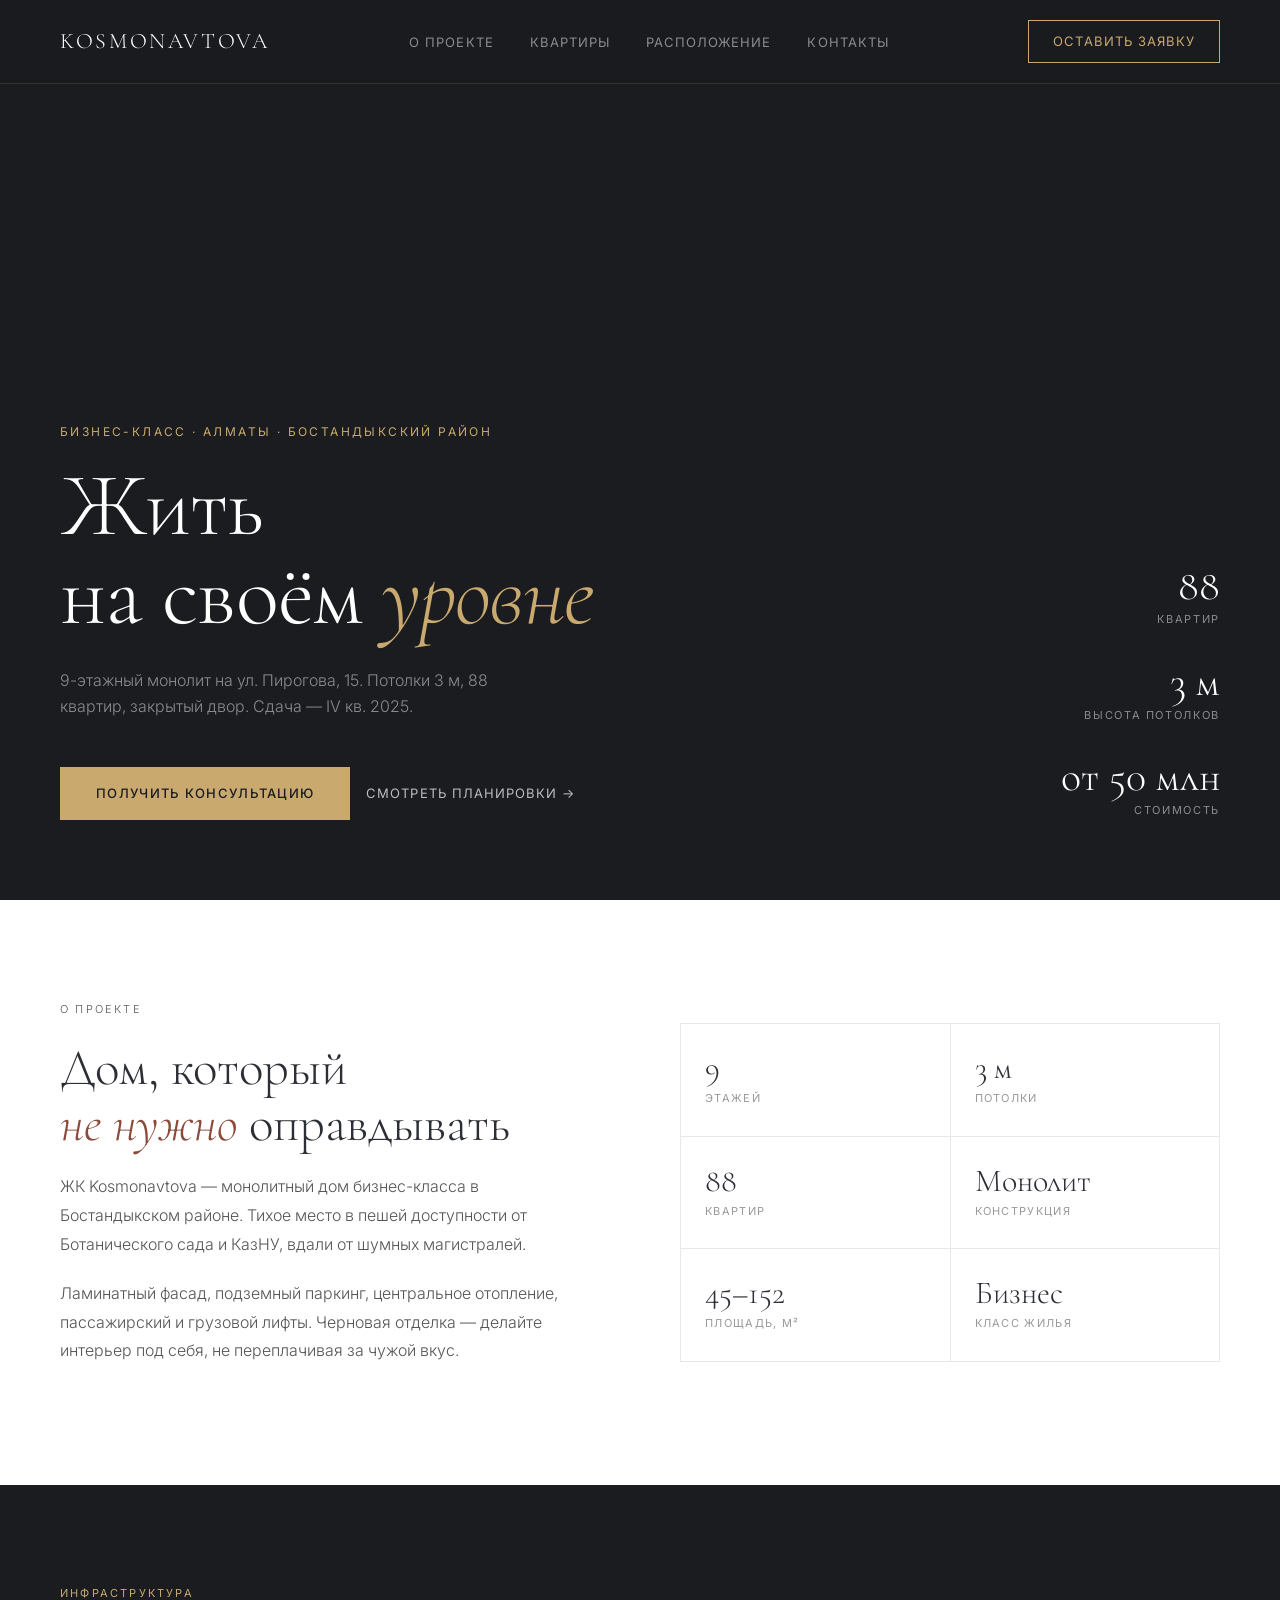
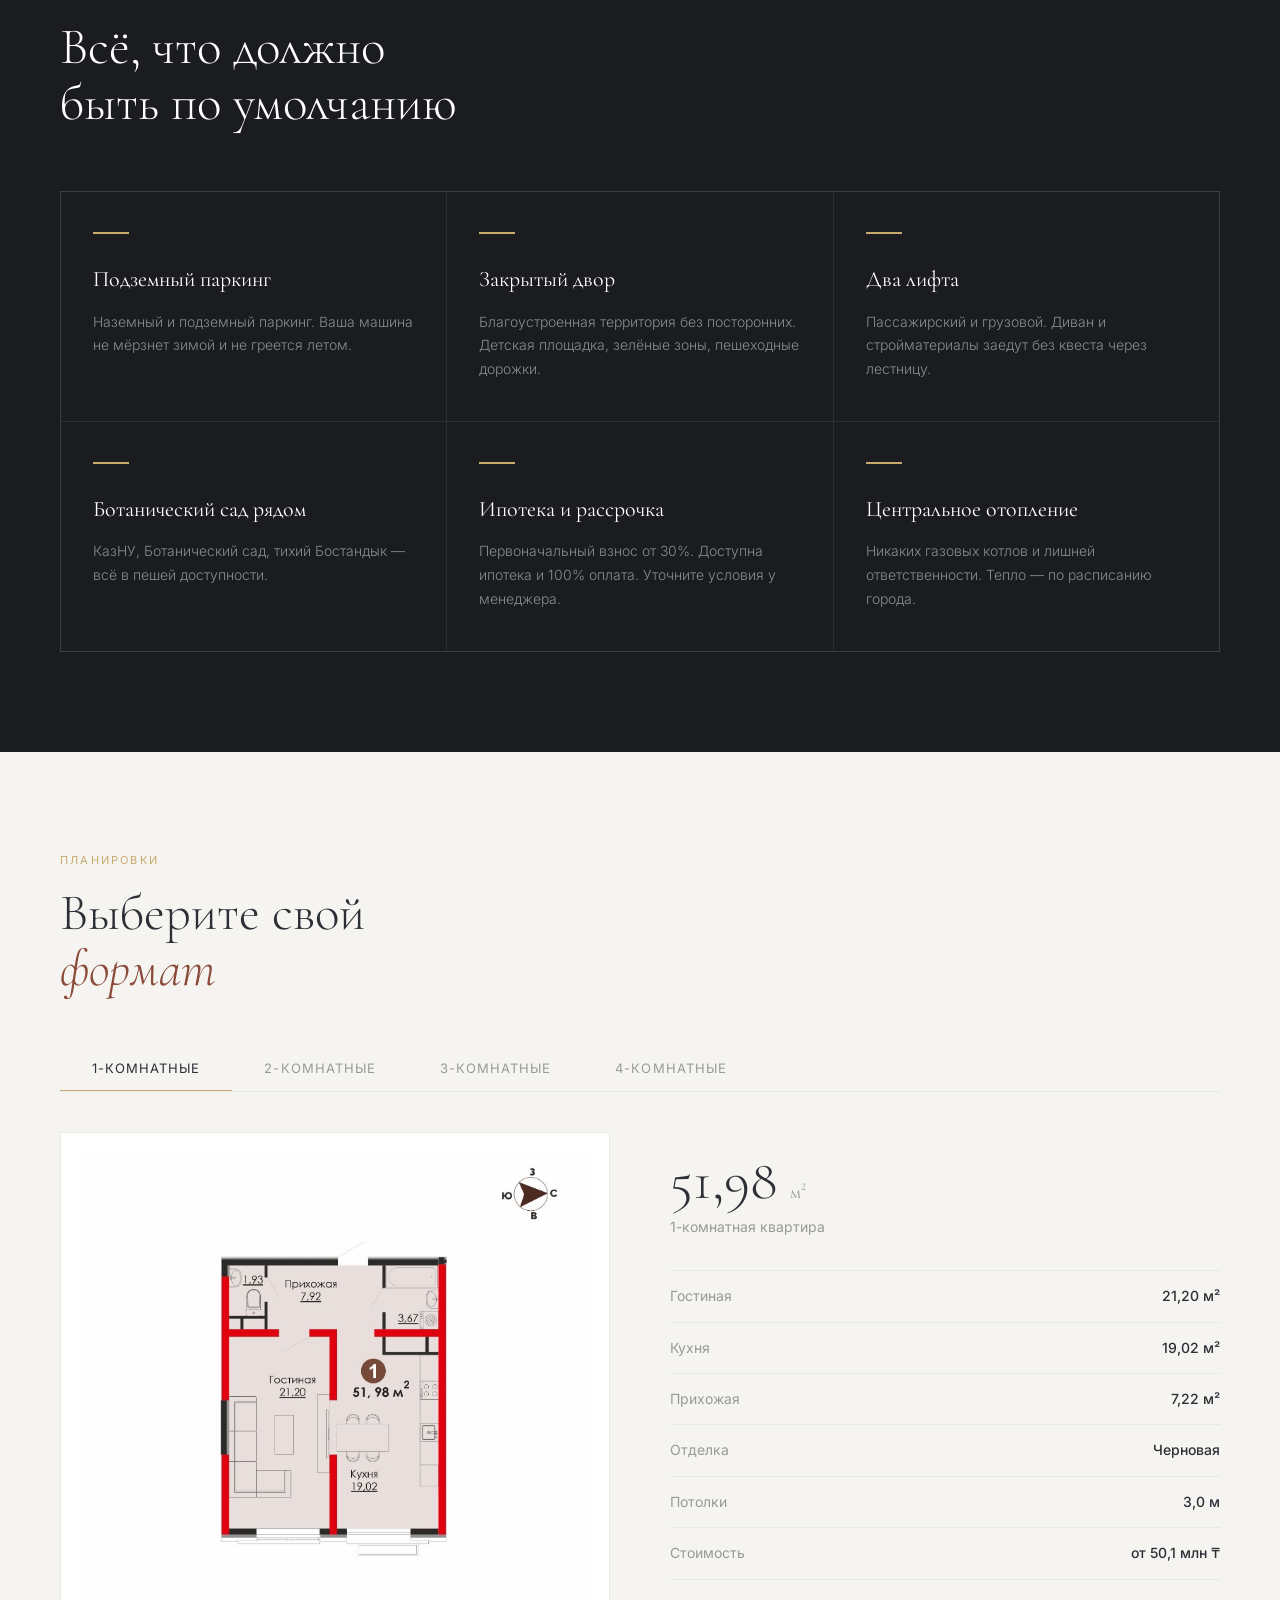
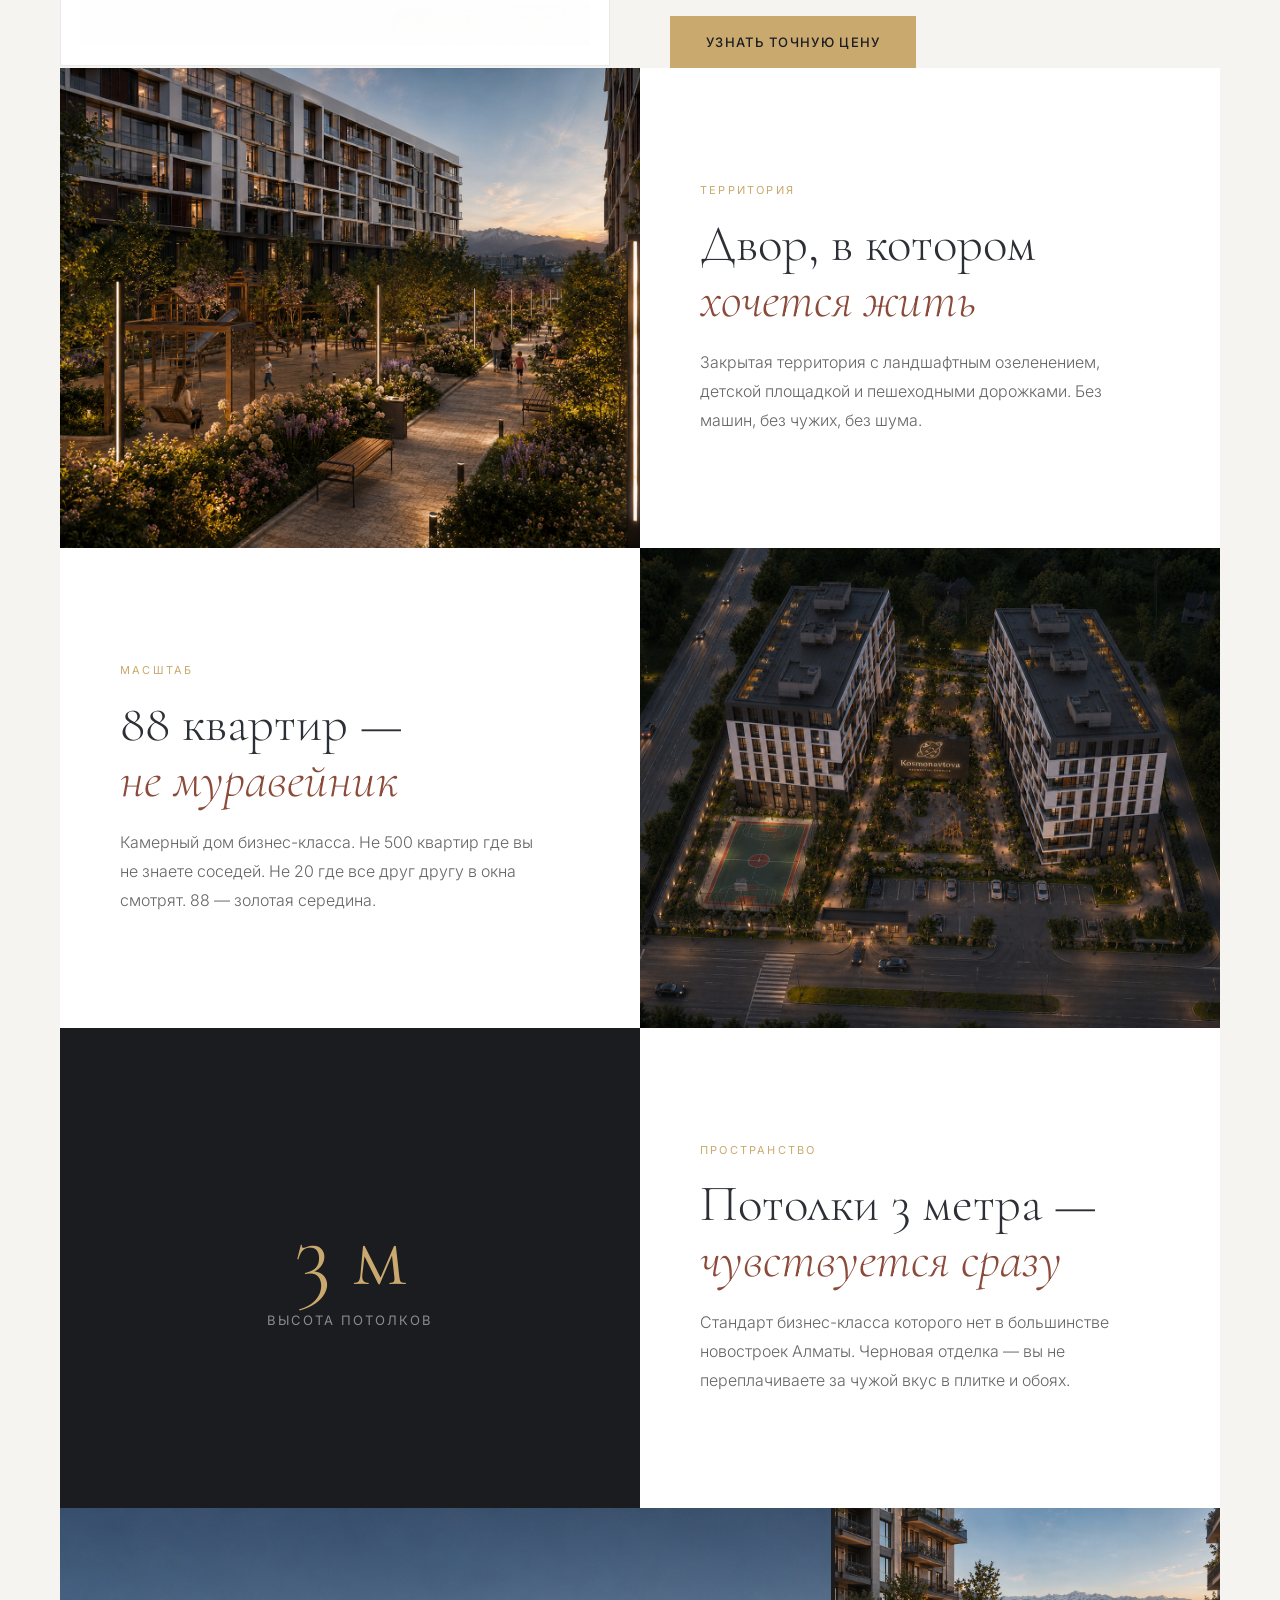
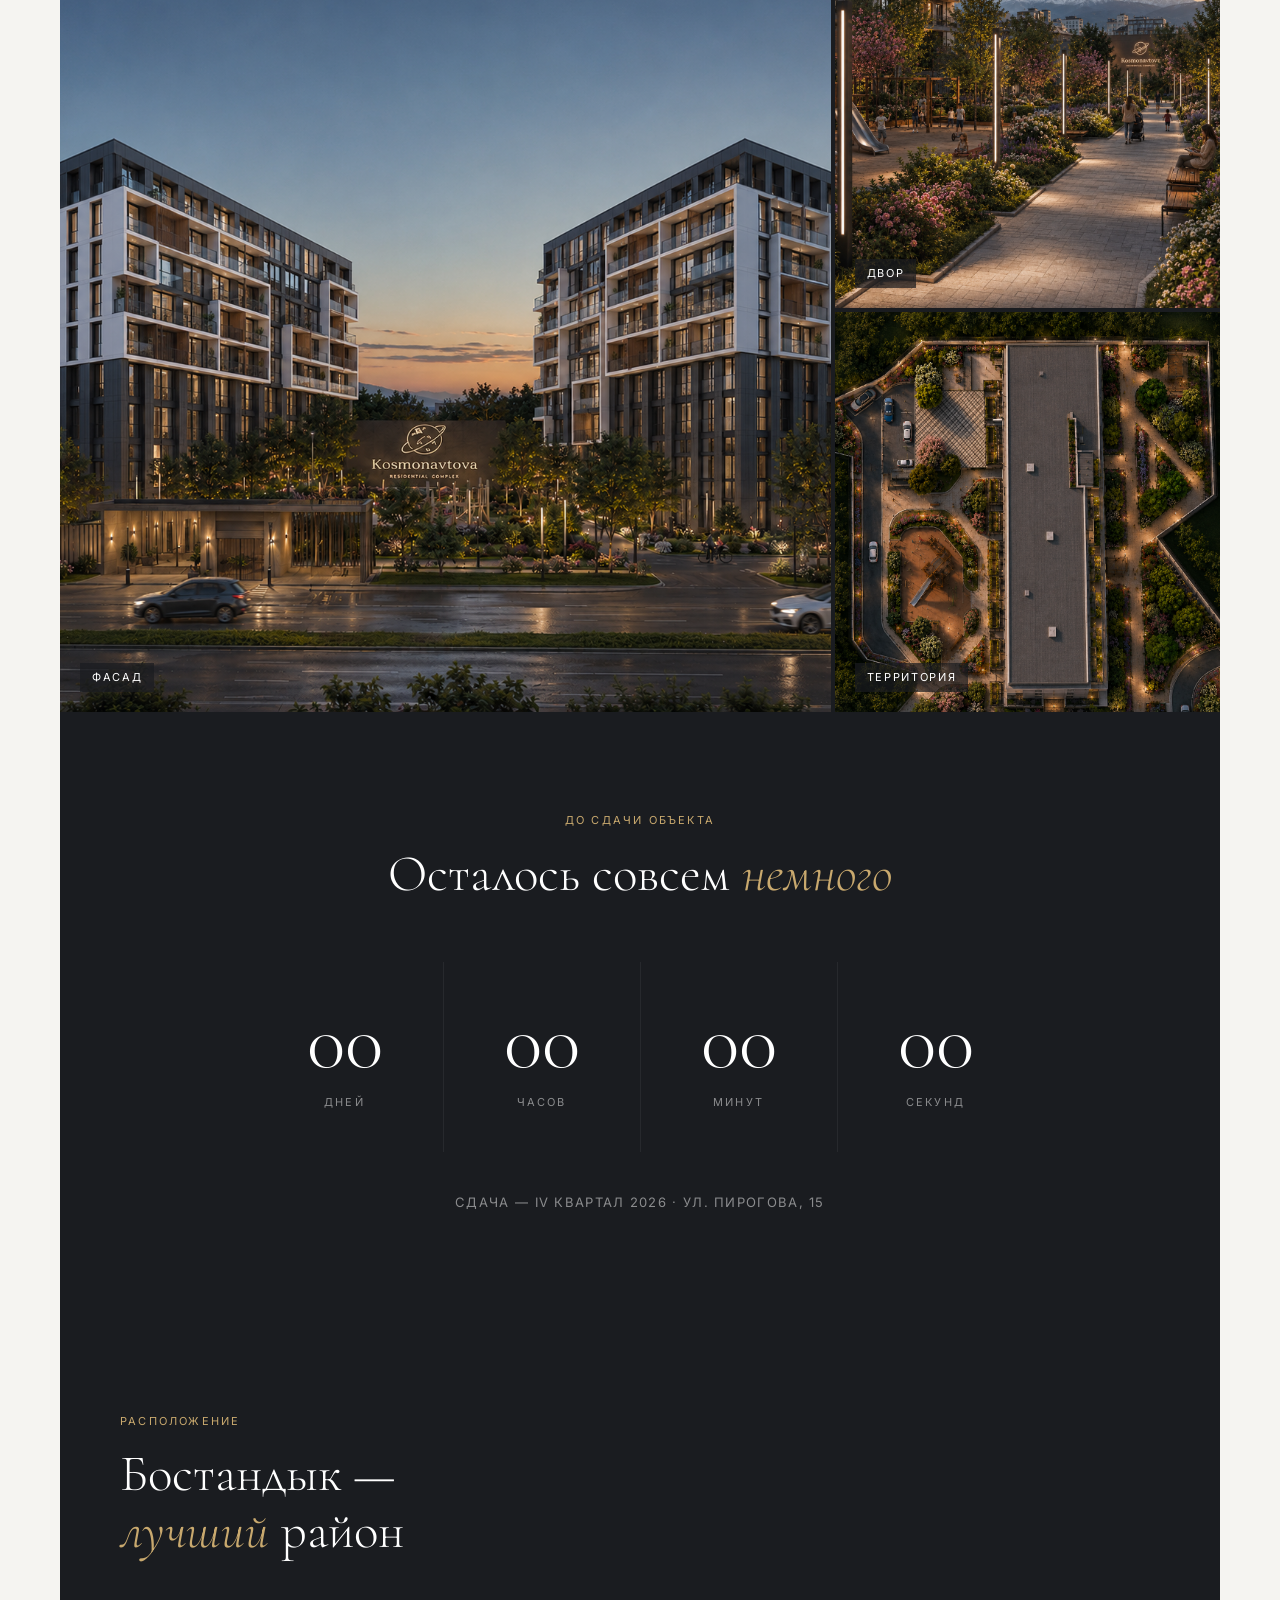
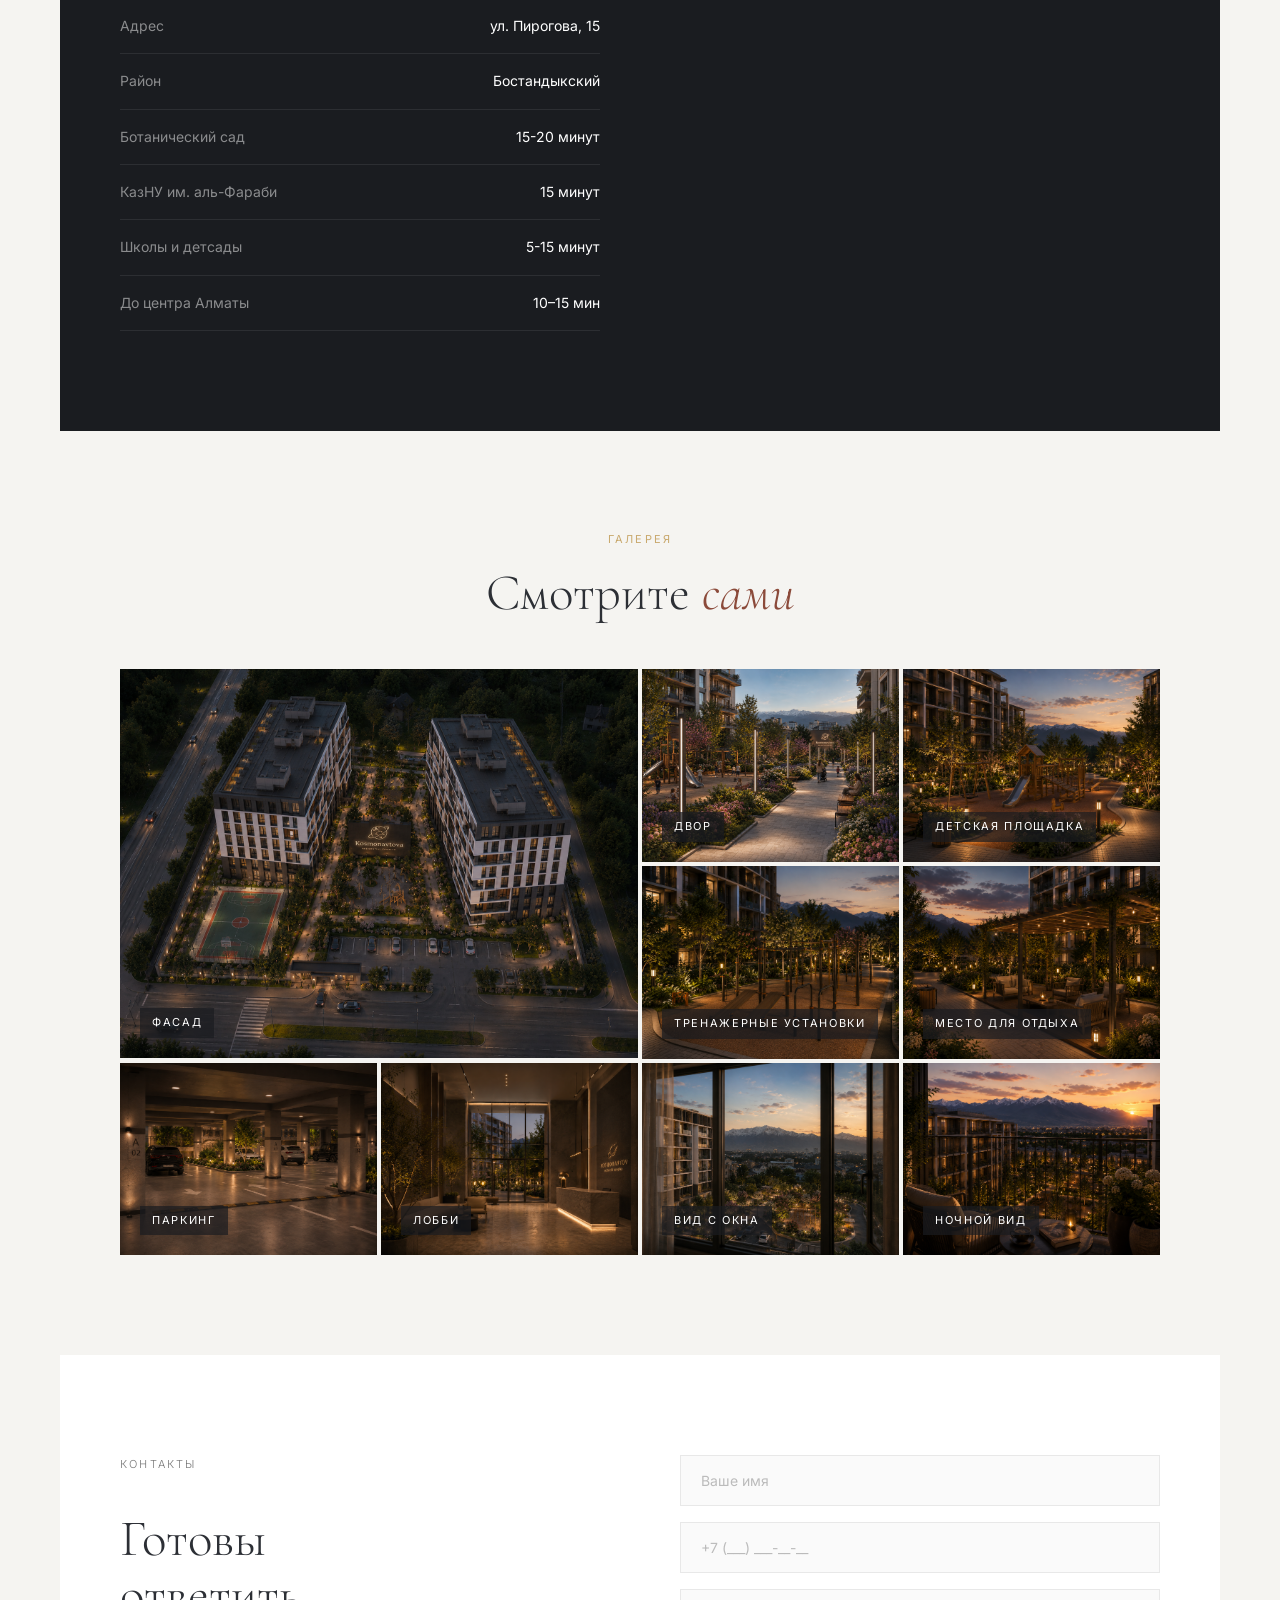
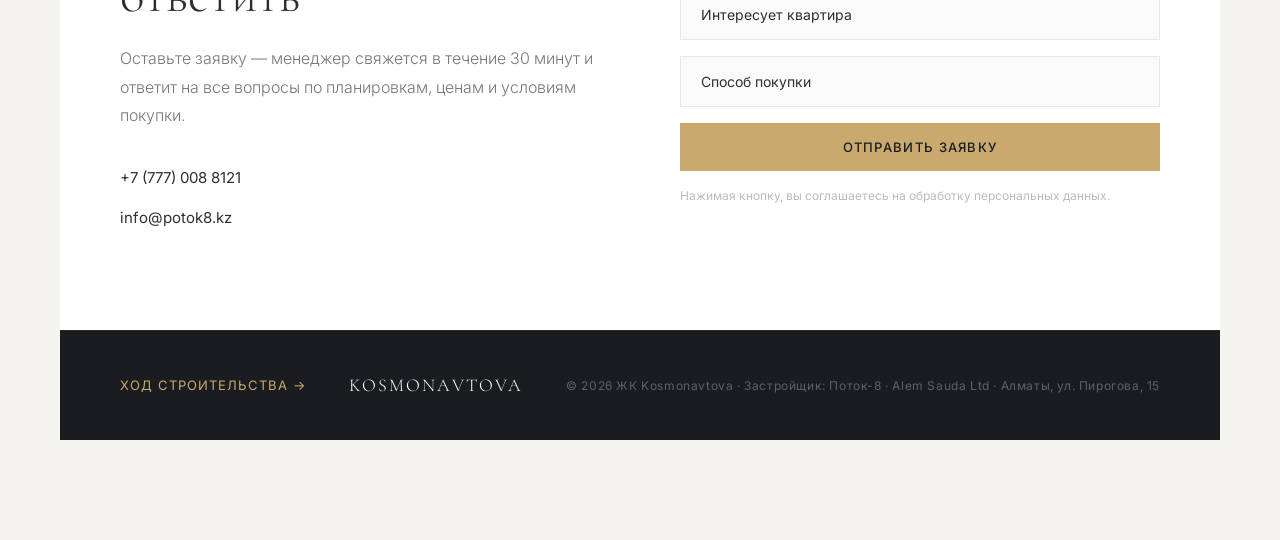
==== commit 4f5a91fc: "fix countdown date, map placeholder" ====
--- a/index.html
+++ b/index.html
@@ -351,7 +351,7 @@
       <div class="countdown-label">секунд</div>
     </div>
   </div>
-  <p style="text-align:center; color:var(--muted); font-size:13px; letter-spacing:0.1em; text-transform:uppercase; margin-top:40px;">Сдача — IV квартал 2025 · ул. Пирогова, 15</p>
+  <p style="text-align:center; color:var(--muted); font-size:13px; letter-spacing:0.1em; text-transform:uppercase; margin-top:40px;">Сдача — IV квартал 2026 · ул. Пирогова, 15</p>
 </section>
 
 <!-- LOCATION -->
